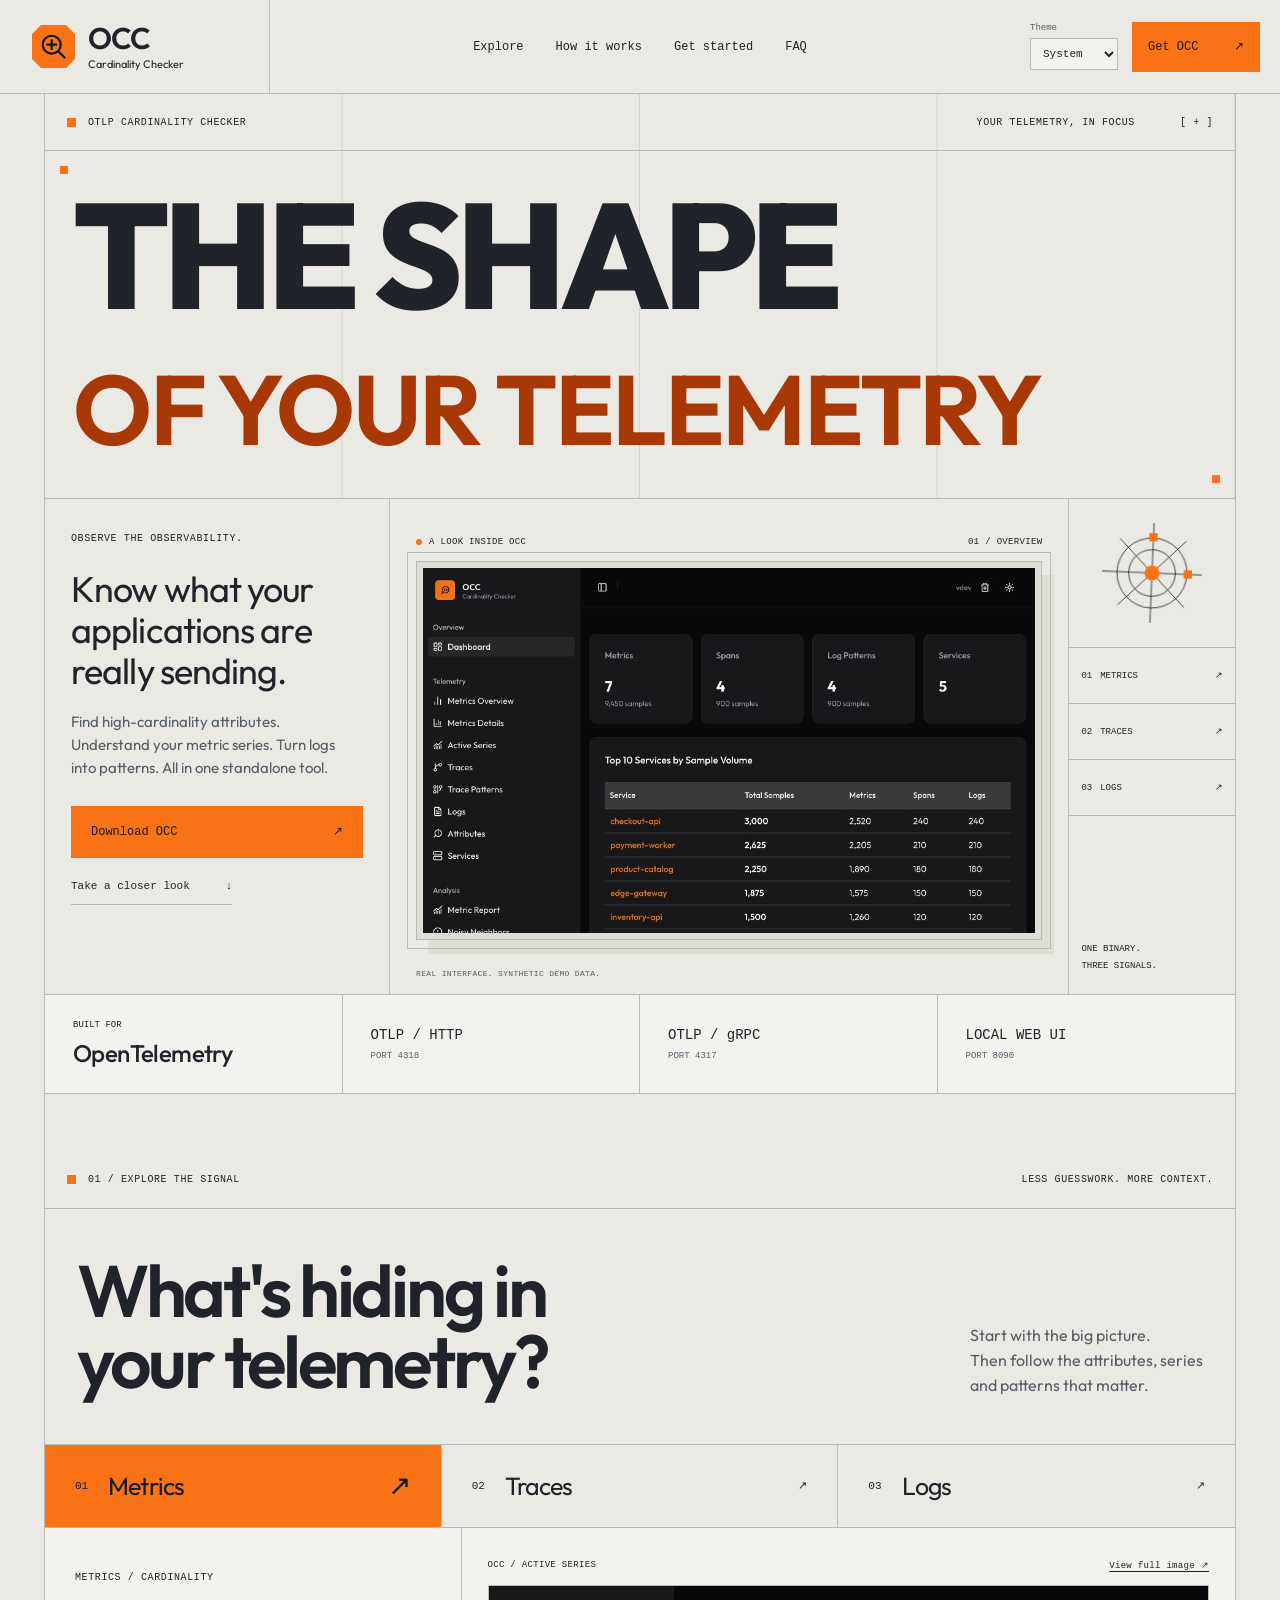
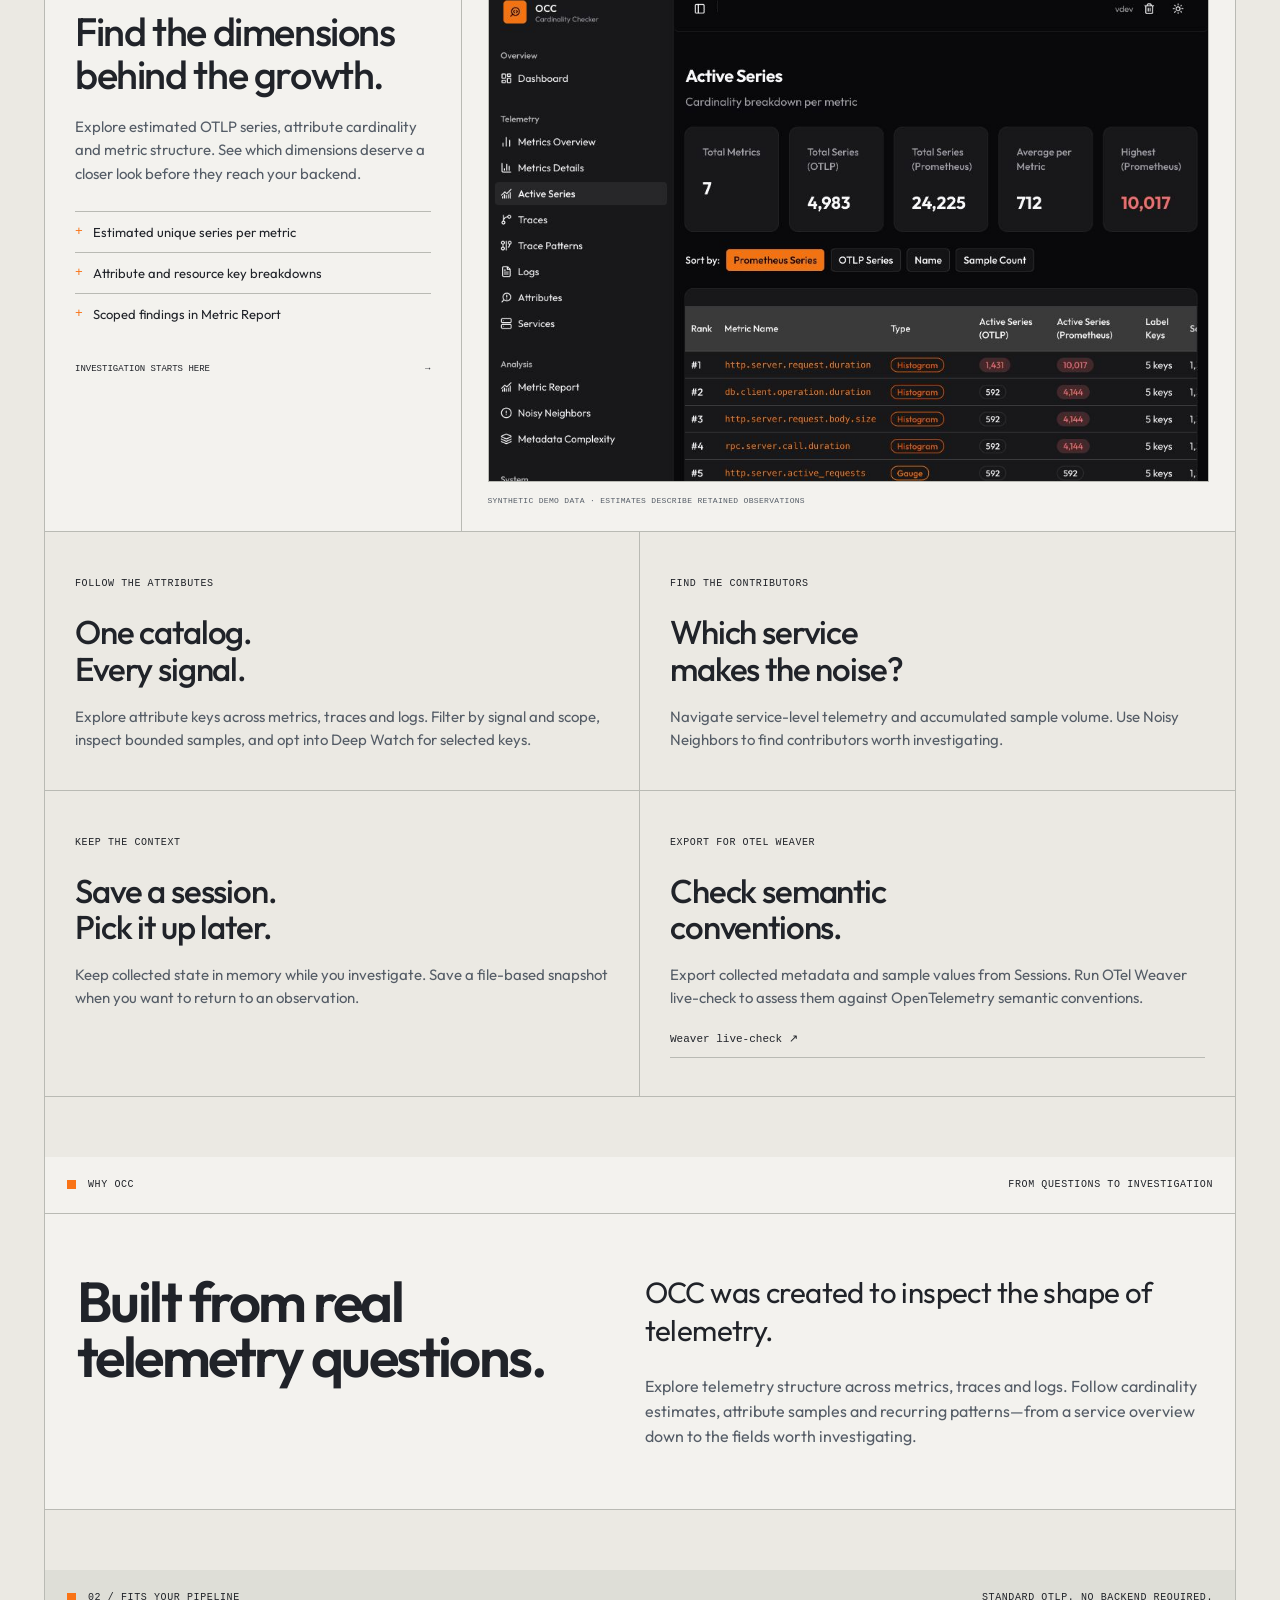
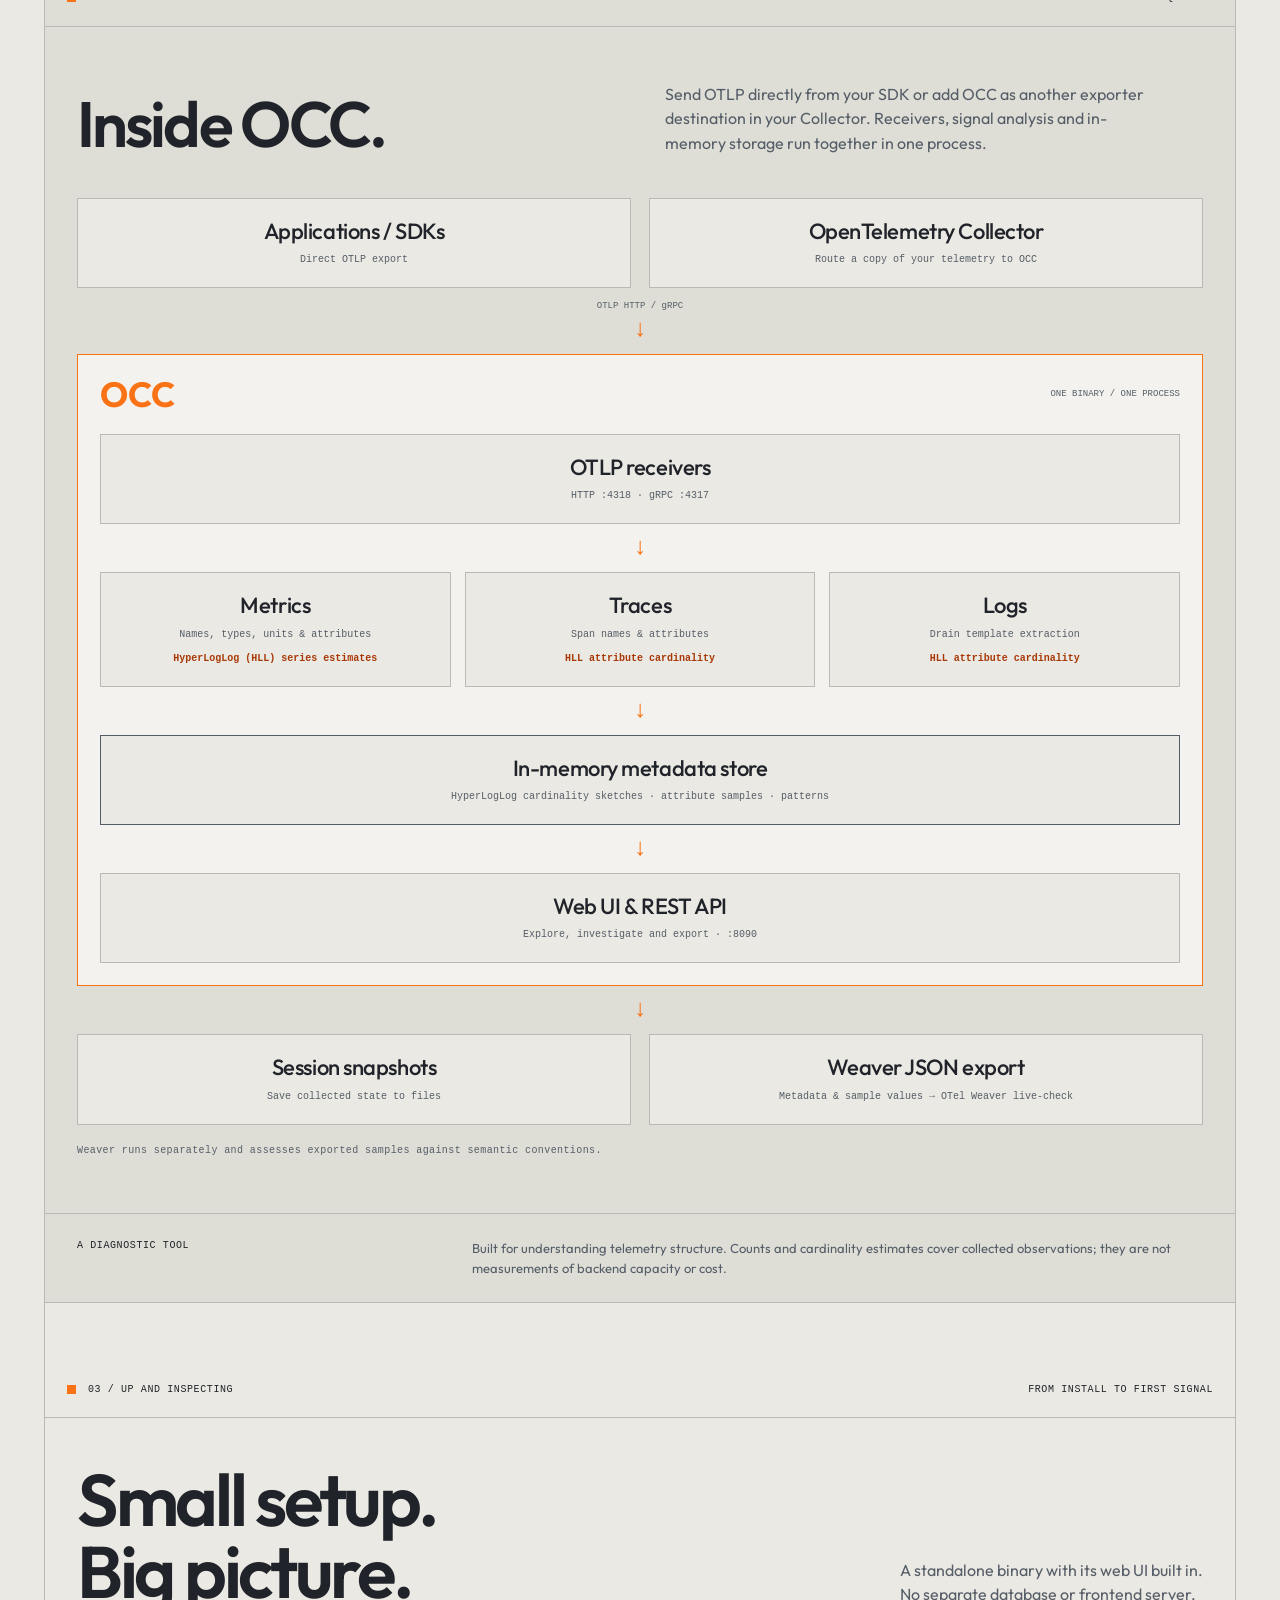
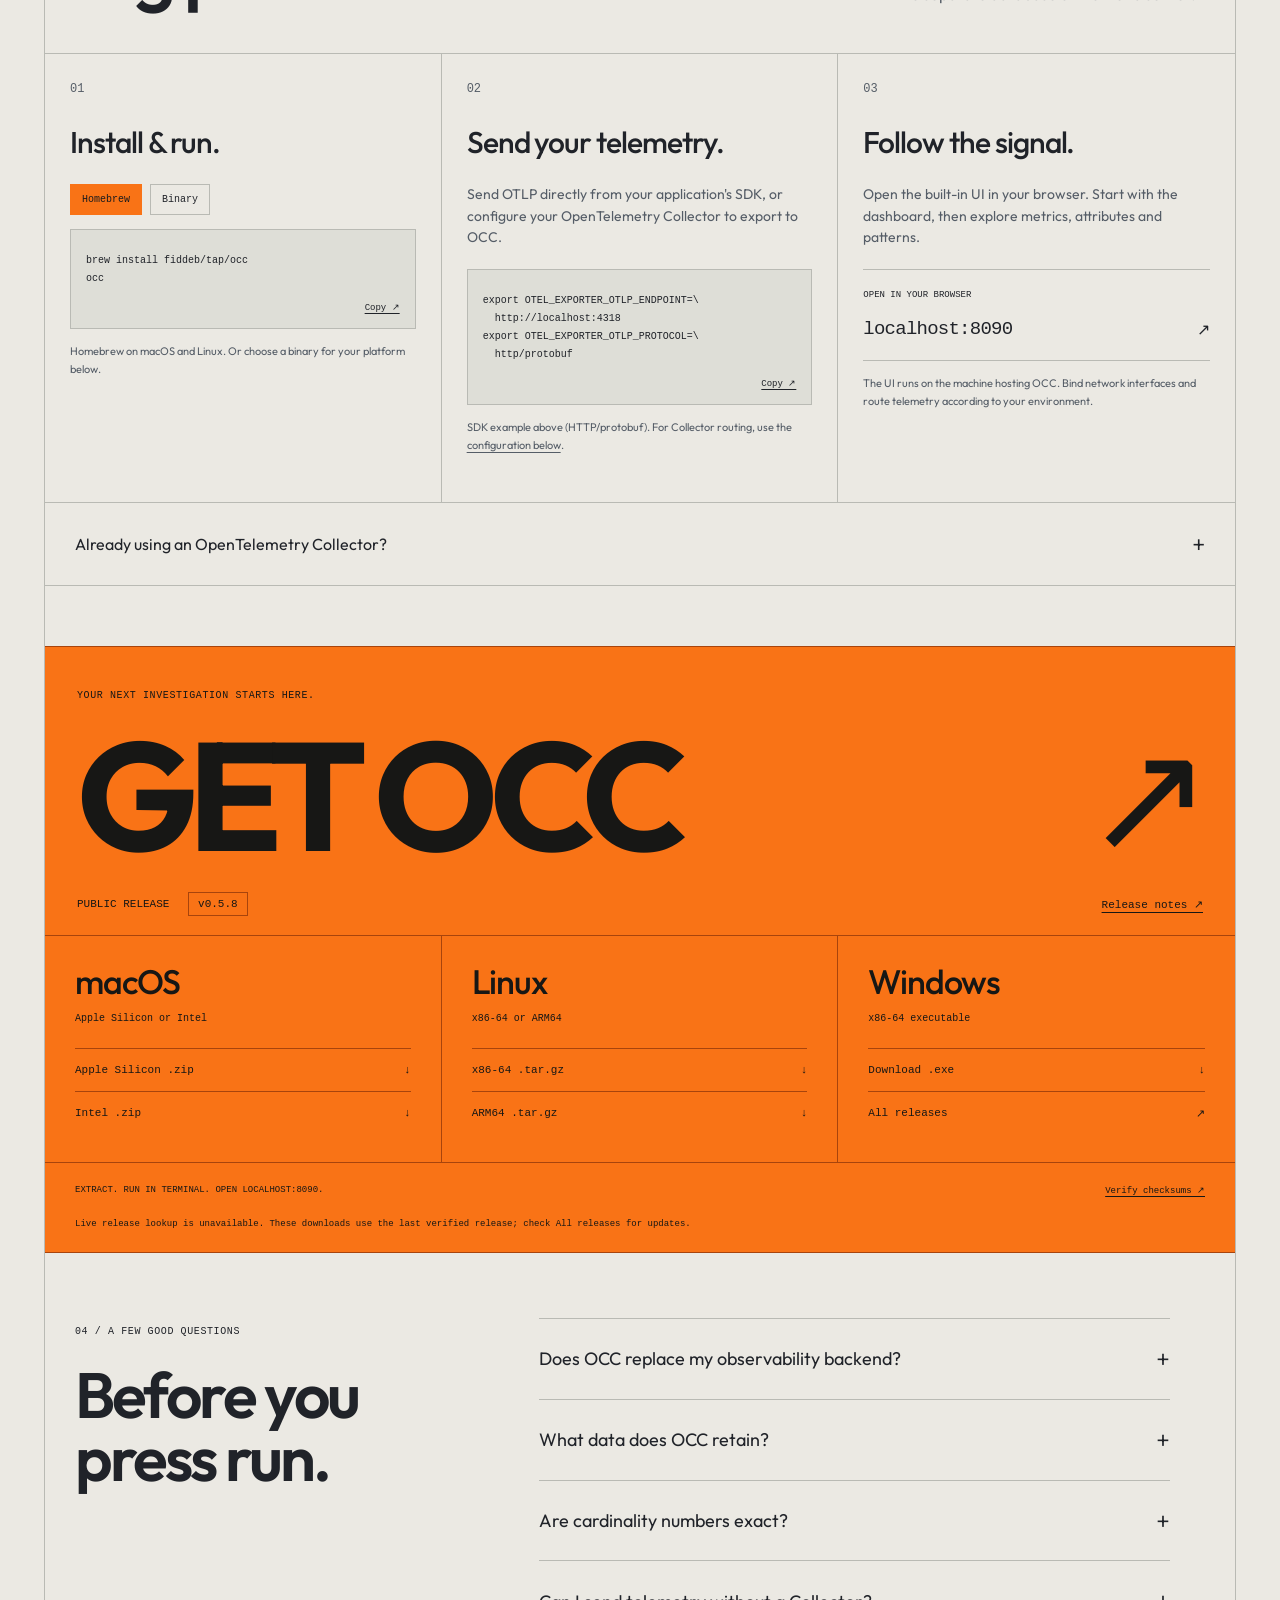
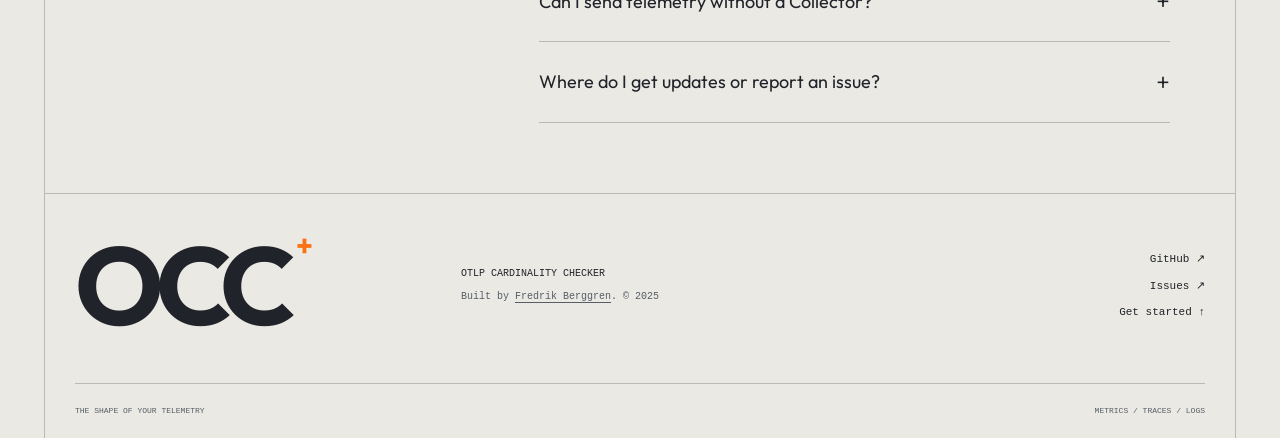
==== index.html @ 685c5043 "site: update public OCC website" ====
<!doctype html>
<html lang="en">
<head>
  <meta charset="utf-8">
  <meta name="viewport" content="width=device-width, initial-scale=1">
  <meta http-equiv="Content-Security-Policy" content="default-src 'none'; script-src 'self'; style-src 'self'; img-src 'self'; font-src 'self'; connect-src https://api.github.com; base-uri 'none'; object-src 'none'; form-action 'none'">
  <meta name="referrer" content="no-referrer">
  <meta name="theme-color" content="#ebe9e3">
  <meta name="description" content="Meet OCC: a standalone tool to explore OpenTelemetry metrics, traces and logs. Understand cardinality, inspect attributes and find the noise in your telemetry.">
  <meta property="og:title" content="OCC — The shape of your telemetry.">
  <meta property="og:description" content="Know what your telemetry is really sending. Explore metrics, traces and logs with OTLP Cardinality Checker.">
  <meta property="og:type" content="website">
  <title>OCC — The shape of your telemetry.</title>
  <link rel="icon" type="image/svg+xml" href="assets/favicon.svg">
  <link rel="preload" href="assets/fonts/outfit-latin.woff2" as="font" type="font/woff2" crossorigin>
  <script src="theme.js"></script>
  <link rel="stylesheet" href="styles.css">
  <script src="app.js" defer></script>
</head>
<body>
  <a class="skip-link" href="#main">Skip to content</a>
  <header class="site-header">
    <a class="brand" href="#" aria-label="OCC home">
      <svg class="brand-mark" viewBox="0 0 48 48" aria-hidden="true"><path d="M10 0h28l10 10v28L38 48H10L0 38V10Z" fill="currentColor"/><g fill="none" stroke="#171715" stroke-width="2.5"><circle cx="22" cy="22" r="10"/><path d="m29 29 8 8M22 16v12m-6-6h12"/></g></svg>
      <span>OCC<small>Cardinality Checker</small></span>
    </a>
    <nav aria-label="Main navigation">
      <a href="#explore">Explore</a><a href="#workflow">How it works</a><a href="#start">Get started</a><a href="#faq">FAQ</a>
    </nav>
    <div class="header-actions"><label class="theme-picker" for="theme-select">Theme<select id="theme-select" aria-label="Color theme"><option value="system">System</option><option value="light">Light</option><option value="dark">Dark</option></select></label><a class="header-download" href="#download">Get OCC <span aria-hidden="true">↗</span></a></div>
  </header>

  <main id="main" class="page-shell">
    <section class="hero" aria-labelledby="hero-title">
      <div class="section-rail"><span><i class="square"></i> OTLP CARDINALITY CHECKER</span><span class="rail-right">YOUR TELEMETRY, IN FOCUS <span aria-hidden="true">[ + ]</span></span></div>
      <div class="hero-title-wrap"><h1 id="hero-title">THE SHAPE<br><span>OF YOUR TELEMETRY</span></h1><span class="registration top-left" aria-hidden="true"></span><span class="registration bottom-right" aria-hidden="true"></span></div>
      <div class="hero-body">
        <div class="hero-intro"><p class="eyebrow">OBSERVE THE OBSERVABILITY.</p><p class="hero-description">Know what your<br class="desktop-break"> applications are<br class="desktop-break"> really sending.</p><p class="body-copy">Find high-cardinality attributes. Understand your metric series. Turn logs into patterns. All in one standalone tool.</p><a class="button button-orange" href="#download">Download OCC <span aria-hidden="true">↗</span></a><a class="text-link" href="#explore">Take a closer look <span aria-hidden="true">↓</span></a></div>
        <figure class="hero-product"><div class="image-label"><span><i class="live-dot"></i> A LOOK INSIDE OCC</span><span>01 / OVERVIEW</span></div><div class="screen-frame"><img src="assets/dashboard.jpg" alt="OCC dashboard showing metrics, spans, log patterns and five services with synthetic demo telemetry" width="997" height="1194" fetchpriority="high"></div><figcaption>REAL INTERFACE. SYNTHETIC DEMO DATA.</figcaption></figure>
        <aside class="hero-index" aria-label="Supported telemetry signals"><div class="scope-symbol" aria-hidden="true"><svg viewBox="0 0 120 120"><g fill="none" stroke="currentColor"><circle cx="60" cy="60" r="42"/><circle cx="60" cy="60" r="28"/><path d="M0 60h120M60 0v120M20 20l80 80M20 100l80-80"/></g><g fill="#f97316"><circle cx="60" cy="60" r="9"/><rect x="55" y="12" width="10" height="10"/><rect x="98" y="55" width="10" height="10"/></g></svg></div><a href="#explore">01 <span>METRICS</span> ↗</a><a href="#explore" data-jump-signal="traces">02 <span>TRACES</span> ↗</a><a href="#explore" data-jump-signal="logs">03 <span>LOGS</span> ↗</a><div class="index-foot">ONE BINARY.<br>THREE SIGNALS.</div></aside>
      </div>
      <div class="protocol-strip"><span>BUILT FOR<br><strong>OpenTelemetry</strong></span><span><b>OTLP / HTTP</b><small>PORT 4318</small></span><span><b>OTLP / gRPC</b><small>PORT 4317</small></span><span><b>LOCAL WEB UI</b><small>PORT 8090</small></span></div>
    </section>

    <section id="explore" class="explore-section" aria-labelledby="explore-title">
      <div class="section-rail"><span><i class="square"></i> 01 / EXPLORE THE SIGNAL</span><span class="rail-right">LESS GUESSWORK. MORE CONTEXT.</span></div>
      <div class="section-heading"><h2 id="explore-title">What's hiding in<br>your telemetry?</h2><p>Start with the big picture.<br>Then follow the attributes, series<br>and patterns that matter.</p></div>
      <div class="signal-tabs" role="tablist" aria-label="Explore telemetry signals"><button id="tab-metrics" role="tab" aria-selected="true" aria-controls="signal-panel" data-signal="metrics">01 <span>Metrics</span><span aria-hidden="true">↗</span></button><button id="tab-traces" role="tab" aria-selected="false" aria-controls="signal-panel" tabindex="-1" data-signal="traces">02 <span>Traces</span><span aria-hidden="true">↗</span></button><button id="tab-logs" role="tab" aria-selected="false" aria-controls="signal-panel" tabindex="-1" data-signal="logs">03 <span>Logs</span><span aria-hidden="true">↗</span></button></div>
      <div id="signal-panel" class="signal-panel" role="tabpanel" aria-labelledby="tab-metrics" tabindex="0"><div class="signal-copy"><span class="eyebrow" id="signal-kicker">METRICS / CARDINALITY</span><h3 id="signal-title">Find the dimensions<br>behind the growth.</h3><p id="signal-description">Explore estimated OTLP series, attribute cardinality and metric structure. See which dimensions deserve a closer look before they reach your backend.</p><ul id="signal-features"><li>Estimated unique series per metric</li><li>Attribute and resource key breakdowns</li><li>Scoped findings in Metric Report</li></ul><span class="annotation">INVESTIGATION STARTS HERE <span aria-hidden="true">→</span></span></div><figure class="signal-image"><div class="image-label"><span id="signal-screen-label">OCC / ACTIVE SERIES</span><a id="full-image" href="assets/active-series.jpg" target="_blank" rel="noopener">View full image ↗</a></div><img id="signal-screenshot" src="assets/active-series.jpg" width="997" height="1194" loading="lazy" alt="OCC Active Series view showing estimates for seven demo metrics"><figcaption>SYNTHETIC DEMO DATA · ESTIMATES DESCRIBE RETAINED OBSERVATIONS</figcaption></figure></div>
      <noscript><p class="noscript-note">OCC also explores span operations and groups log messages into templates. <a href="assets/traces.jpg">See traces</a> · <a href="assets/logs.jpg">See logs</a>.</p></noscript>
      <div class="capability-row"><article><span class="eyebrow">FOLLOW THE ATTRIBUTES</span><h3>One catalog.<br>Every signal.</h3><p>Explore attribute keys across metrics, traces and logs. Filter by signal and scope, inspect bounded samples, and opt into Deep Watch for selected keys.</p></article><article><span class="eyebrow">FIND THE CONTRIBUTORS</span><h3>Which service<br>makes the noise?</h3><p>Navigate service-level telemetry and accumulated sample volume. Use Noisy Neighbors to find contributors worth investigating.</p></article><article><span class="eyebrow">KEEP THE CONTEXT</span><h3>Save a session.<br>Pick it up later.</h3><p>Keep collected state in memory while you investigate. Save a file-based snapshot when you want to return to an observation.</p></article><article><span class="eyebrow">EXPORT FOR OTEL WEAVER</span><h3>Check semantic<br>conventions.</h3><p>Export collected metadata and sample values from Sessions. Run OTel Weaver live-check to assess them against OpenTelemetry semantic conventions.</p><a class="text-link" href="https://github.com/open-telemetry/weaver/blob/main/crates/weaver_live_check/README.md" target="_blank" rel="noopener">Weaver live-check ↗</a></article></div>
    </section>

    <section id="why-occ" class="story-section" aria-labelledby="story-title">
      <div class="section-rail"><span><i class="square"></i> WHY OCC</span><span class="rail-right">FROM QUESTIONS TO INVESTIGATION</span></div>
      <div class="story-content">
        <h2 id="story-title">Built from real telemetry questions.</h2>
        <div><p class="story-lead">OCC was created to inspect the shape of telemetry.</p><p class="story-description">Explore telemetry structure across metrics, traces and logs. Follow cardinality estimates, attribute samples and recurring patterns—from a service overview down to the fields worth investigating.</p></div>
      </div>
    </section>

    <section id="workflow" class="workflow-section" aria-labelledby="workflow-title">
      <div class="section-rail"><span><i class="square"></i> 02 / FITS YOUR PIPELINE</span><span class="rail-right">STANDARD OTLP. NO BACKEND REQUIRED.</span></div>
      <div class="workflow-content">
        <div class="workflow-intro"><h2 id="workflow-title">Inside OCC.</h2><p>Send OTLP directly from your SDK or add OCC as another exporter destination in your Collector. Receivers, signal analysis and in-memory storage run together in one process.</p></div>
        <figure class="architecture" aria-label="OCC architecture and telemetry data flow">
          <div class="architecture-sources"><div class="architecture-node"><strong>Applications / SDKs</strong><span>Direct OTLP export</span></div><div class="architecture-node"><strong>OpenTelemetry Collector</strong><span>Route a copy of your telemetry to OCC</span></div></div>
          <div class="architecture-arrow"><span>OTLP HTTP / gRPC</span><b aria-hidden="true">↓</b></div>
          <div class="occ-boundary">
            <div class="occ-boundary-label"><strong>OCC</strong><span>ONE BINARY / ONE PROCESS</span></div>
            <div class="architecture-node"><strong>OTLP receivers</strong><span>HTTP :4318 · gRPC :4317</span></div>
            <div class="architecture-arrow" aria-hidden="true">↓</div>
            <div class="architecture-analyzers"><div class="architecture-node"><strong>Metrics</strong><span>Names, types, units &amp; attributes</span><span class="architecture-method">HyperLogLog (HLL) series estimates</span></div><div class="architecture-node"><strong>Traces</strong><span>Span names &amp; attributes</span><span class="architecture-method">HLL attribute cardinality</span></div><div class="architecture-node"><strong>Logs</strong><span>Drain template extraction</span><span class="architecture-method">HLL attribute cardinality</span></div></div>
            <div class="architecture-arrow" aria-hidden="true">↓</div>
            <div class="architecture-node architecture-store"><strong>In-memory metadata store</strong><span>HyperLogLog cardinality sketches · attribute samples · patterns</span></div>
            <div class="architecture-arrow" aria-hidden="true">↓</div>
            <div class="architecture-node"><strong>Web UI &amp; REST API</strong><span>Explore, investigate and export · :8090</span></div>
          </div>
          <div class="architecture-arrow" aria-hidden="true">↓</div>
          <div class="architecture-exports"><div class="architecture-node"><strong>Session snapshots</strong><span>Save collected state to files</span></div><div class="architecture-node"><strong>Weaver JSON export</strong><span>Metadata &amp; sample values → OTel Weaver live-check</span></div></div>
          <figcaption>Weaver runs separately and assesses exported samples against semantic conventions.</figcaption>
        </figure>
      </div>
      <div class="workflow-note"><span class="eyebrow">A DIAGNOSTIC TOOL</span><p>Built for understanding telemetry structure. Counts and cardinality estimates cover collected observations; they are not measurements of backend capacity or cost.</p></div>
    </section>

    <section id="start" class="start-section" aria-labelledby="start-title"><div class="section-rail"><span><i class="square"></i> 03 / UP AND INSPECTING</span><span class="rail-right">FROM INSTALL TO FIRST SIGNAL</span></div><div class="section-heading"><h2 id="start-title">Small setup.<br>Big picture.</h2><p>A standalone binary with its web UI built in.<br>No separate database or frontend server.</p></div><div class="setup-grid"><article class="setup-step"><span class="step-number">01</span><h3>Install &amp; run.</h3><div class="install-tabs" role="tablist" aria-label="Installation method"><button role="tab" id="install-tab-brew" aria-selected="true" aria-controls="install-panel" data-install="brew">Homebrew</button><button role="tab" id="install-tab-binary" aria-selected="false" aria-controls="install-panel" tabindex="-1" data-install="binary">Binary</button></div><div id="install-panel" role="tabpanel" aria-labelledby="install-tab-brew"><div class="code-block"><pre><code id="install-code">brew install fiddeb/tap/occ
occ</code></pre><button class="copy-button" data-copy="install-code" aria-label="Copy installation commands">Copy ↗</button></div><p id="install-note" class="small-note">Homebrew on macOS and Linux. Or choose a binary for your platform below.</p></div></article><article class="setup-step"><span class="step-number">02</span><h3>Send your telemetry.</h3><p>Send OTLP directly from your application's SDK, or configure your OpenTelemetry Collector to export to OCC.</p><div class="code-block"><pre><code id="exporter-code">export OTEL_EXPORTER_OTLP_ENDPOINT=\
  http://localhost:4318
export OTEL_EXPORTER_OTLP_PROTOCOL=\
  http/protobuf</code></pre><button class="copy-button" data-copy="exporter-code" aria-label="Copy exporter configuration">Copy ↗</button></div><p class="small-note">SDK example above (HTTP/protobuf). For Collector routing, use the <a href="#collector-config">configuration below</a>.</p></article><article class="setup-step"><span class="step-number">03</span><h3>Follow the signal.</h3><p>Open the built-in UI in your browser. Start with the dashboard, then explore metrics, attributes and patterns.</p><div class="local-address"><span>OPEN IN YOUR BROWSER</span><code>localhost:8090</code><span aria-hidden="true">↗</span></div><p class="small-note">The UI runs on the machine hosting OCC. Bind network interfaces and route telemetry according to your environment.</p></article></div><details id="collector-config" class="collector-config"><summary>Already using an OpenTelemetry Collector? <span aria-hidden="true">+</span></summary><div><p>Add OCC to your existing exporters and the signal pipelines you want to inspect. Keep your existing receivers, processors and backend exporters.</p><div class="code-block"><pre><code id="collector-code">exporters:
  otlphttp/occ:
    endpoint: http://localhost:4318

service:
  pipelines:
    metrics:
      receivers: [otlp]
      exporters: [otlphttp/occ]
    traces:
      receivers: [otlp]
      exporters: [otlphttp/occ]
    logs:
      receivers: [otlp]
      exporters: [otlphttp/occ]</code></pre><button class="copy-button" data-copy="collector-code" aria-label="Copy Collector example">Copy ↗</button></div><p class="small-note">Example fragment, not a complete Collector configuration. In containers, use the OCC service address instead of localhost.</p></div></details></section>

    <section id="download" class="download-section" aria-labelledby="download-title"><div class="download-heading"><span class="eyebrow">YOUR NEXT INVESTIGATION STARTS HERE.</span><h2 id="download-title">GET OCC<span aria-hidden="true">↗</span></h2><div class="release-line"><span>PUBLIC RELEASE <b data-release-version>v0.5.8</b></span><a data-release-link href="https://github.com/fiddeb/occ/releases/latest" target="_blank" rel="noopener">Release notes ↗</a></div></div><div class="download-platforms"><article><h3>macOS</h3><p>Apple Silicon or Intel</p><a data-asset="otlp_cardinality_checker-darwin-arm64.zip" href="https://github.com/fiddeb/occ/releases/download/v0.5.8/otlp_cardinality_checker-darwin-arm64.zip">Apple Silicon .zip <span aria-hidden="true">↓</span></a><a data-asset="otlp_cardinality_checker-darwin-amd64.zip" href="https://github.com/fiddeb/occ/releases/download/v0.5.8/otlp_cardinality_checker-darwin-amd64.zip">Intel .zip <span aria-hidden="true">↓</span></a></article><article><h3>Linux</h3><p>x86-64 or ARM64</p><a data-asset="otlp_cardinality_checker-linux-amd64.tar.gz" href="https://github.com/fiddeb/occ/releases/download/v0.5.8/otlp_cardinality_checker-linux-amd64.tar.gz">x86-64 .tar.gz <span aria-hidden="true">↓</span></a><a data-asset="otlp_cardinality_checker-linux-arm64.tar.gz" href="https://github.com/fiddeb/occ/releases/download/v0.5.8/otlp_cardinality_checker-linux-arm64.tar.gz">ARM64 .tar.gz <span aria-hidden="true">↓</span></a></article><article><h3>Windows</h3><p>x86-64 executable</p><a data-asset="otlp_cardinality_checker-windows-amd64.exe" href="https://github.com/fiddeb/occ/releases/download/v0.5.8/otlp_cardinality_checker-windows-amd64.exe">Download .exe <span aria-hidden="true">↓</span></a><a href="https://github.com/fiddeb/occ/releases" target="_blank" rel="noopener">All releases <span aria-hidden="true">↗</span></a></article></div><div class="download-footnote"><span>EXTRACT. RUN IN TERMINAL. OPEN LOCALHOST:8090.</span><a data-checksums href="https://github.com/fiddeb/occ/releases/download/v0.5.8/SHA256SUMS">Verify checksums ↗</a></div><p id="release-status" class="release-status" role="status">Download links point to the latest public release verified when this site was prepared.</p></section>

    <section id="faq" class="faq-section" aria-labelledby="faq-title"><div class="faq-heading"><span class="eyebrow">04 / A FEW GOOD QUESTIONS</span><h2 id="faq-title">Before you<br>press run.</h2></div><div class="faq-list"><details><summary>Does OCC replace my observability backend?<span aria-hidden="true">+</span></summary><p>OCC is a diagnostic tool for exploring telemetry structure. Keep your existing backend for long-term storage, querying and alerting. Send a copy of your telemetry to OCC when you want to investigate.</p></details><details><summary>What data does OCC retain?<span aria-hidden="true">+</span></summary><p>Collected state stays in memory until you save a session snapshot to a file. OCC retains bounded attribute value samples and example log bodies. Deep Watch records distinct values for selected keys. Only send data that your retention controls allow.</p></details><details><summary>Are cardinality numbers exact?<span aria-hidden="true">+</span></summary><p>Cardinality estimates use HyperLogLog. They describe retained observations. Metric Report findings are investigation prompts, not proof of faulty instrumentation, guaranteed savings or backend limits. Prometheus classic histogram projections are conditional what-if estimates.</p></details><details><summary>Can I send telemetry without a Collector?<span aria-hidden="true">+</span></summary><p>Yes. Point a compatible OpenTelemetry SDK directly at OCC's OTLP HTTP endpoint on port 4318 or gRPC endpoint on port 4317. A Collector is optional and useful for routing or sending a copy alongside your existing backend export.</p></details><details><summary>Where do I get updates or report an issue?<span aria-hidden="true">+</span></summary><p>Get binaries and release notes from the <a href="https://github.com/fiddeb/occ/releases" target="_blank" rel="noopener">public OCC releases</a>. Report problems in the <a href="https://github.com/fiddeb/occ/issues" target="_blank" rel="noopener">public issue tracker</a>. Versioned builds can check public releases; OCC does not install updates automatically.</p></details></div></section>
    <footer class="site-footer"><a class="footer-wordmark" href="#" aria-label="Back to top">OCC<span aria-hidden="true">+</span></a><div><p>OTLP CARDINALITY CHECKER</p><span>Built by <a href="https://www.linkedin.com/in/fredrik-berggren-a57a8a9a" target="_blank" rel="noopener" class="author-link">Fredrik Berggren</a>. © 2025</span></div><div class="footer-links"><a href="https://github.com/fiddeb/occ" target="_blank" rel="noopener">GitHub ↗</a><a href="https://github.com/fiddeb/occ/issues" target="_blank" rel="noopener">Issues ↗</a><a href="#start">Get started ↑</a></div><div class="footer-bottom"><span>THE SHAPE OF YOUR TELEMETRY</span><span>METRICS / TRACES / LOGS</span></div></footer>
  </main>
  <div id="copy-status" class="copy-status" role="status" aria-live="polite"></div>
</body>
</html>
---- styles.css ----
@font-face{font-family:Outfit;src:url('assets/fonts/outfit-latin.woff2') format('woff2');font-weight:100 900;font-display:swap}
:root{--paper:#ebe9e3;--ink:#202329;--line:#b9bab4;--orange:#f97316;--accent-text:#a83806;--muted:#555d67;--surface:#f3f2ee;--raised:#deded7;--deep:#deded7;--on-accent:#191b1e;--grid:#d4d4cc;--mono:'SFMono-Regular',Consolas,'Liberation Mono',monospace;color-scheme:light}
:root[data-theme="dark"]{--paper:#24282e;--ink:#f1efe9;--line:#4a525e;--orange:#f97316;--accent-text:#f97316;--muted:#bdc4ce;--surface:#2d323a;--raised:#393f49;--deep:#1b1e23;--on-accent:#191b1e;--grid:#343b44;color-scheme:dark}
@media(prefers-color-scheme:dark){:root:not([data-theme="light"]){--paper:#24282e;--ink:#f1efe9;--line:#4a525e;--orange:#f97316;--accent-text:#f97316;--muted:#bdc4ce;--surface:#2d323a;--raised:#393f49;--deep:#1b1e23;--on-accent:#191b1e;--grid:#343b44;color-scheme:dark}}
*{box-sizing:border-box}
html{scroll-behavior:smooth;scroll-padding-top:24px}
body{margin:0;background:var(--paper);color:var(--ink);font-family:Outfit,Arial,sans-serif;-webkit-font-smoothing:antialiased}
a{color:inherit;text-decoration:none}
button{font:inherit;color:inherit;cursor:pointer}
button,a,summary{-webkit-tap-highlight-color:transparent}
a:focus-visible,button:focus-visible,summary:focus-visible,[tabindex]:focus-visible{outline:3px solid var(--accent-text);outline-offset:5px}
img{max-width:100%;display:block}
h1,h2,h3,p,figure{margin:0}
h2{font-size:clamp(40px,5.7vw,80px);line-height:.98;letter-spacing:-.045em;font-weight:600}
h3{font-size:30px;line-height:1.1;letter-spacing:-.035em;font-weight:500}
p{line-height:1.55}
.skip-link{position:fixed;z-index:30;top:-70px;left:12px;background:var(--orange);color:var(--on-accent);padding:16px}
.skip-link:focus{top:10px}
.site-header{display:grid;grid-template-columns:270px 1fr 180px;min-height:94px;border-bottom:1px solid var(--line)}
.brand{display:flex;align-items:center;gap:13px;padding:20px 32px;border-right:1px solid var(--line);font-size:30px;font-weight:600;letter-spacing:-.035em;line-height:1}
.brand small{display:block;font-size:11px;letter-spacing:0;font-weight:400;margin-top:6px}
.brand-mark{color:var(--orange);width:43px;height:43px;flex:none}
.site-header nav{display:flex;align-items:center;justify-content:center;gap:32px;padding:15px;font-family:var(--mono);font-size:12px}
.site-header nav a{padding:12px 0;position:relative}
.site-header nav a::after{content:'';position:absolute;bottom:5px;left:0;width:0;height:2px;background:var(--orange);transition:width .2s}
.site-header nav a:hover::after{width:100%}
.header-download{margin:20px 24px 20px 0;display:flex;align-items:center;justify-content:space-between;padding:0 20px;background:var(--orange);font-family:var(--mono);font-size:12px;color:var(--on-accent);border:1px solid var(--orange)}
.header-download:focus-visible{clip-path:none}
.page-shell{max-width:1600px;margin:auto;width:calc(100% - 88px);border-left:1px solid var(--line);border-right:1px solid var(--line)}
.section-rail{display:flex;justify-content:space-between;align-items:center;gap:20px;min-height:57px;padding:16px 22px;border-bottom:1px solid var(--line);font-family:var(--mono);font-size:10px;letter-spacing:.06em}
.section-rail>span:first-child{display:flex;align-items:center;gap:12px}
.square{height:9px;width:9px;background:var(--orange);display:inline-block;flex:none}
.rail-right{display:flex;gap:45px}
.hero{background-image:linear-gradient(to right,transparent calc(100% - 1px),var(--grid) 0);background-size:25% 100%}
.hero-title-wrap{position:relative;padding:36px 28px 40px;border-bottom:1px solid var(--line);overflow:hidden}
h1{font-size:clamp(64px,11.65vw,186px);font-weight:800;letter-spacing:-.045em;line-height:.91}
h1 span{-webkit-text-stroke:0;color:var(--accent-text);font-weight:650;letter-spacing:-.025em}
.registration{width:8px;height:8px;background:var(--orange);position:absolute}
.top-left{top:15px;left:15px}.bottom-right{bottom:15px;right:15px}
.hero-body{display:grid;grid-template-columns:29% 57% 14%;border-bottom:1px solid var(--line)}
.hero-intro{padding:32px 26px 26px;background:var(--paper);border-right:1px solid var(--line);display:flex;flex-direction:column;align-items:flex-start}
.eyebrow{font-family:var(--mono);font-size:10px;letter-spacing:.06em;line-height:1.6}
.hero-description{font-size:clamp(24px,2.8vw,38px);line-height:1.14;letter-spacing:-.025em;margin:22px 0 18px}
.body-copy{font-size:15px;color:var(--muted);max-width:265px}
.button{display:inline-flex;align-items:center;justify-content:space-between;gap:34px;min-height:52px;padding:16px 20px;font-family:var(--mono);font-size:12px;transition:background .2s,transform .2s}
.button-orange{background:var(--orange);color:var(--on-accent)}
.button:hover,.header-download:hover{background:#fb923c}
.hero-intro .button{margin-top:26px;width:100%}
.text-link{font-family:var(--mono);font-size:11px;border-bottom:1px solid var(--line);padding:12px 0;margin-top:10px;display:flex;gap:36px}
.hero-product{min-width:0;padding:24px 26px 14px;display:flex;flex-direction:column;justify-content:center;background:var(--paper);position:relative}
.image-label{display:flex;align-items:center;justify-content:space-between;gap:12px;font-family:var(--mono);font-size:9px;letter-spacing:.035em;padding:14px 0}
.image-label>span:first-child{display:flex;align-items:center;gap:7px}
.live-dot{width:6px;height:6px;border-radius:50%;background:var(--orange);display:inline-block}
.screen-frame{padding:6px;background:var(--deep);border:1px solid var(--line);box-shadow:12px 14px 0 var(--deep);position:relative}
.screen-frame::before{content:'';position:absolute;inset:-10px;border:1px solid var(--line);pointer-events:none}
.hero-product img{width:100%;height:auto;aspect-ratio:1.68;object-fit:cover;object-position:top}
figcaption{font-family:var(--mono);font-size:8px;letter-spacing:.04em;color:var(--muted);line-height:1.5}
.hero-product figcaption{margin-top:28px}
.hero-index{border-left:1px solid var(--line);background:var(--paper);display:flex;flex-direction:column}
.scope-symbol{padding:24px 16px;border-bottom:1px solid var(--line);display:grid;place-items:center}
.scope-symbol svg{width:100%;max-width:100px;animation:scope-turn 35s linear infinite}
.hero-index>a{font-family:var(--mono);font-size:9px;display:flex;align-items:center;gap:8px;padding:22px 12px;border-bottom:1px solid var(--line)}
.hero-index>a span{flex:1}.hero-index>a:hover{background:var(--raised);color:var(--orange)}
.index-foot{font-family:var(--mono);font-size:9px;line-height:1.8;padding:20px 12px;margin-top:auto}
.protocol-strip{display:grid;grid-template-columns:repeat(4,1fr);background:var(--surface);border-bottom:1px solid var(--line)}
.protocol-strip>span{padding:25px 28px;border-right:1px solid var(--line);display:flex;flex-direction:column;justify-content:center;font-family:var(--mono);font-size:9px;gap:8px}
.protocol-strip>span:last-child{border:0}.protocol-strip strong{font-family:Outfit,sans-serif;font-size:24px;font-weight:500;letter-spacing:-.025em}
.protocol-strip b{font-size:14px;font-weight:400}.protocol-strip small{font-size:9px;color:var(--muted)}
.explore-section,.start-section{padding-top:58px}
.section-heading{display:flex;justify-content:space-between;align-items:flex-end;gap:40px;padding:46px 32px}
.section-heading>p{max-width:310px;font-size:16px;color:var(--muted)}
.signal-tabs{display:grid;grid-template-columns:repeat(3,1fr);border-top:1px solid var(--line);border-bottom:1px solid var(--line)}
.signal-tabs button{border:0;border-right:1px solid var(--line);padding:24px 30px;text-align:left;background:transparent;display:flex;align-items:center;gap:20px;font-family:var(--mono);font-size:11px}
.signal-tabs button:last-child{border-right:0}.signal-tabs button>span:first-child{font-family:Outfit,sans-serif;font-size:25px;flex:1;letter-spacing:-.035em}
.signal-tabs button[aria-selected=true]{background:var(--orange);color:var(--on-accent)}
.signal-tabs button[aria-selected=true]>span:last-child{color:var(--on-accent);font-size:28px}
.signal-tabs button:hover:not([aria-selected=true]){background:var(--raised)}
.signal-panel{display:grid;grid-template-columns:35% 65%;background:var(--surface);border-bottom:1px solid var(--line)}
.signal-copy{padding:36px 30px;border-right:1px solid var(--line)}
.signal-copy h3{margin:24px 0 18px;font-size:clamp(28px,3.1vw,43px)}
.signal-copy>p{color:var(--muted);font-size:15px}
.signal-copy ul{list-style:none;padding:0;font-size:13px;margin:26px 0 30px}
.signal-copy li{border-top:1px solid var(--line);padding:12px 0 12px 18px;position:relative}
.signal-copy li::before{content:'+';position:absolute;left:0;color:var(--orange);font-family:var(--mono)}
.annotation{font-family:var(--mono);font-size:9px;display:flex;justify-content:space-between;gap:12px}
.signal-image{padding:18px 26px 24px;min-width:0;align-self:center}
.signal-image img{width:100%;height:auto;aspect-ratio:1.45;object-fit:cover;object-position:top;background:var(--deep);border:1px solid var(--line)}
.signal-image figcaption{margin-top:13px}.image-label a{text-decoration:underline;text-underline-offset:3px}
.capability-row{display:grid;grid-template-columns:repeat(3,1fr);border-bottom:1px solid var(--line)}
.capability-row article{padding:38px 30px;border-right:1px solid var(--line)}
.capability-row article:last-child{border:0}.capability-row h3{margin:22px 0 18px;font-size:33px}
.capability-row p{font-size:15px;color:var(--muted)}
.workflow-section{margin-top:60px;background:var(--deep);color:var(--ink)}
.workflow-section .section-rail{border-color:var(--line)}.workflow-content{display:grid;grid-template-columns:1fr 1fr;padding:55px 32px;gap:65px}
.workflow-content h2{font-size:clamp(40px,5vw,65px)}
.workflow-content p{max-width:360px;margin-top:25px;font-size:16px;color:var(--muted)}
.workflow-note{display:grid;grid-template-columns:1fr 2fr;gap:30px;padding:24px 32px;border-top:1px solid var(--line);border-bottom:1px solid var(--line)}
.workflow-note p{font-size:13px;color:var(--muted)}
.setup-grid{display:grid;grid-template-columns:repeat(3,1fr);border-top:1px solid var(--line);border-bottom:1px solid var(--line)}
.setup-step{padding:28px 25px;border-right:1px solid var(--line);min-width:0}.setup-step:last-child{border:0}
.step-number{font-family:var(--mono);font-size:12px;display:block;margin-bottom:30px;color:var(--muted)}
.setup-step h3{font-size:30px;margin-bottom:25px}.setup-step>p{font-size:14px;color:var(--muted);margin-bottom:20px}
.install-tabs{display:flex;gap:8px;margin-bottom:14px}.install-tabs button{font-family:var(--mono);font-size:10px;padding:9px 11px;background:transparent;border:1px solid var(--line)}
.install-tabs button[aria-selected=true]{background:var(--orange);color:var(--on-accent);border-color:var(--orange)}
.code-block{position:relative;background:var(--deep);border:1px solid var(--line);padding:22px 15px 40px}
pre{font-family:var(--mono);font-size:10px;line-height:1.8;white-space:pre-wrap;overflow-wrap:anywhere;margin:0}code{font-family:var(--mono)}
.copy-button{position:absolute;right:10px;bottom:10px;border:0;background:transparent;font-family:var(--mono);font-size:9px;text-decoration:underline;text-underline-offset:3px;padding:5px}
.small-note{font-size:11px!important;color:var(--muted);margin-top:14px;line-height:1.6}
.local-address{padding:20px 0;border-top:1px solid var(--line);border-bottom:1px solid var(--line);display:flex;flex-wrap:wrap;justify-content:space-between;gap:18px;align-items:center}
.local-address>span:first-child{font-family:var(--mono);font-size:9px;flex-basis:100%}.local-address code{font-size:19px;letter-spacing:-.04em}
.collector-config{border-bottom:1px solid var(--line)}
summary{list-style:none;cursor:pointer;display:flex;justify-content:space-between;align-items:center;gap:20px}summary::-webkit-details-marker{display:none}
.collector-config summary{padding:25px 30px;font-size:16px}.collector-config summary>span{font-size:25px;font-weight:300}
.collector-config>div{padding:0 30px 25px;max-width:780px}.collector-config p{font-size:14px;margin-bottom:18px}.collector-config .code-block{max-width:550px}
details[open]>summary>span{transform:rotate(45deg)}
.download-section{--ink:#171715;--line:#a8440c;--muted:#171715;--accent-text:#171715;--on-accent:#171715;background:var(--orange);color:var(--ink);color-scheme:light;margin-top:60px;border-top:1px solid var(--line);border-bottom:1px solid var(--line)}
.download-heading{padding:35px 32px 24px}.download-heading h2{color:var(--accent-text);font-size:clamp(75px,12vw,174px);font-weight:700;letter-spacing:-.065em;display:flex;justify-content:space-between;margin:18px 0 30px;line-height:.95}
.download-heading h2>span{font-weight:300}.release-line{display:flex;justify-content:space-between;gap:20px;font-family:var(--mono);font-size:11px}.release-line b{font-weight:400;border:1px solid var(--line);padding:5px 9px;margin-left:12px}
.release-line a{text-decoration:underline;text-underline-offset:4px}
.download-platforms{display:grid;grid-template-columns:repeat(3,1fr);border-top:1px solid var(--line);border-bottom:1px solid var(--line)}
.download-platforms article{padding:27px 30px;border-right:1px solid var(--line)}.download-platforms article:last-child{border:0}
.download-platforms h3{font-size:34px}.download-platforms p{font-family:var(--mono);font-size:10px;margin:10px 0 22px}
.download-platforms a{display:flex;justify-content:space-between;gap:15px;padding:15px 0;border-top:1px solid var(--line);font-family:var(--mono);font-size:11px}
.download-platforms a>span{color:var(--ink)}
.download-platforms a:hover{color:var(--accent-text);text-decoration:underline;text-underline-offset:4px}
.download-footnote{display:flex;justify-content:space-between;gap:20px;padding:22px 30px;font-family:var(--mono);font-size:9px}.download-footnote a{text-decoration:underline;text-underline-offset:3px}
.release-status{font-family:var(--mono);font-size:9px;padding:0 30px 20px;max-width:700px}
.faq-section{display:grid;grid-template-columns:38% 1fr;padding:65px 30px 70px;gap:35px;border-bottom:1px solid var(--line)}
.faq-heading h2{font-size:clamp(40px,5vw,65px);margin-top:24px}.faq-list{min-width:0;padding-right:35px}
.faq-list details{border-top:1px solid var(--line)}.faq-list details:last-child{border-bottom:1px solid var(--line)}
.faq-list summary{padding:23px 0;font-size:18px;line-height:1.3}.faq-list summary>span{font-size:26px;font-weight:300}
.faq-list details p{font-size:14px;color:var(--muted);padding:0 20px 24px 0}.faq-list p a{text-decoration:underline;text-underline-offset:3px}
.site-footer{display:grid;grid-template-columns:1fr 1fr 1fr;gap:28px;padding:36px 30px 0;align-items:center}
.footer-wordmark{font-size:clamp(64px,9vw,110px);font-weight:700;letter-spacing:-.08em;line-height:1}.footer-wordmark span{font-size:30px;vertical-align:top;letter-spacing:0;color:var(--orange);margin-left:8px}
.site-footer>div>p,.site-footer>div>span{font-family:var(--mono);font-size:10px;line-height:1.8}.site-footer>div>span{color:var(--muted)}
.footer-links{display:flex;flex-direction:column;align-items:flex-end;gap:14px;font-family:var(--mono);font-size:11px}.footer-links a:hover{text-decoration:underline}
.footer-bottom{grid-column:1/-1;display:flex;justify-content:space-between;gap:20px;border-top:1px solid var(--line);padding:20px 0;margin-top:15px}
.footer-bottom span{font-size:8px!important}.copy-status{position:fixed;bottom:20px;left:50%;transform:translateX(-50%);background:var(--deep);color:var(--ink);padding:0;max-width:90vw;font-family:var(--mono);font-size:12px;z-index:20}
.copy-status:not(:empty){padding:14px 20px;border:1px solid var(--orange)}.noscript-note{padding:20px 30px;font-size:14px}.noscript-note a{text-decoration:underline}
@keyframes scope-turn{to{transform:rotate(360deg)}}
@media(min-width:1600px){h1{font-size:186px}}
@media(max-width:1100px){.site-header{grid-template-columns:220px 1fr 145px}.brand{padding:20px}.site-header nav{gap:22px;font-size:10px}.header-download{margin-right:15px;padding:0 14px}.page-shell{width:calc(100% - 48px)}.hero-body{grid-template-columns:32% 55% 13%}.hero-index>a{font-size:8px;padding:18px 8px;gap:5px}.hero-intro{padding:25px 20px}.hero-product{padding:20px}.hero-description{font-size:29px}.hero-intro .button{font-size:10px;padding:15px;gap:12px}.signal-copy{padding:28px 22px}.setup-step{padding:25px 18px}.workflow-content{gap:30px}.protocol-strip>span{padding:23px 20px}.hero-product figcaption{font-size:7px}}
@media(max-width:800px){.site-header{grid-template-columns:1fr 150px;min-height:80px}.brand{font-size:27px;border:0}.brand-mark{width:38px;height:38px}.site-header nav{grid-column:1/-1;grid-row:2;justify-content:space-between;border-top:1px solid var(--line);padding:6px 24px;font-size:11px}.header-download{grid-column:2;grid-row:1;margin:15px}.page-shell{width:calc(100% - 36px)}.rail-right{display:none}.hero-title-wrap{padding:28px 18px}h1{font-size:11.9vw}.hero-body{grid-template-columns:38% 62%}.hero-index{display:none}.hero-description{font-size:27px}.desktop-break{display:none}.body-copy{font-size:13px}.hero-product{padding:16px}.hero-product .image-label{font-size:7px}.hero-product .image-label>span:last-child{display:none}.hero-product img{aspect-ratio:1.2}.hero-product figcaption{font-size:7px}.protocol-strip{grid-template-columns:repeat(2,1fr)}.protocol-strip>span{border-bottom:1px solid var(--line)}.protocol-strip>span:nth-child(2){border-right:0}.protocol-strip>span:nth-child(n+3){border-bottom:0}.section-heading{padding:32px 22px;gap:20px}.section-heading>p{max-width:220px;font-size:14px}.section-heading h2{font-size:45px}.signal-tabs button{padding:20px;gap:12px}.signal-tabs button>span:first-child{font-size:22px}.signal-panel{grid-template-columns:1fr}.signal-copy{border-right:0;display:grid;grid-template-columns:1fr 1fr;gap:0 30px}.signal-copy>.eyebrow{grid-column:1/-1}.signal-copy h3{font-size:36px}.signal-copy>p{padding-top:24px;font-size:14px}.signal-copy ul{margin:0}.annotation{align-self:center}.signal-image{padding:0 22px 25px}.signal-image img{aspect-ratio:1.45}.capability-row article{padding:28px 20px}.capability-row h3{font-size:27px}.capability-row p{font-size:13px}.workflow-content{padding:35px 22px;gap:28px}.workflow-content h2{font-size:40px}.workflow-content p{font-size:14px}.workflow-note{padding:20px 22px;grid-template-columns:1fr 2fr;gap:20px}.setup-grid{grid-template-columns:1fr}.setup-step{border-right:0;border-bottom:1px solid var(--line);padding:25px;display:grid;grid-template-columns:35px 1fr;gap:0 16px}.step-number{grid-column:1;grid-row:1/5;margin-top:6px}.setup-step>*:not(.step-number){grid-column:2}.setup-step h3{margin-bottom:20px}.code-block{max-width:100%}pre{font-size:12px}.download-platforms article{padding:24px 20px}.download-platforms h3{font-size:28px}.download-platforms a{font-size:10px}.faq-section{grid-template-columns:1fr;gap:32px;padding:45px 22px}.faq-heading h2{font-size:45px}.faq-list{padding:0}.faq-heading h2 br{display:none}.site-footer{padding:30px 22px 0;gap:20px}.site-footer>div>p,.site-footer>div>span{font-size:9px}}
@media(max-width:540px){.page-shell{width:calc(100% - 24px)}.section-rail{font-size:8px;padding:16px 14px;min-height:47px}.hero-title-wrap{padding:30px 12px 34px}h1{font-size:11.8vw;letter-spacing:-.055em;line-height:.98}h1 span{-webkit-text-stroke:0}.hero-body{grid-template-columns:1fr}.hero-intro{padding:25px 20px;border-right:0;border-bottom:1px solid var(--line);display:grid;grid-template-columns:1fr 1fr;gap:0 18px;align-items:start}.hero-intro .eyebrow{grid-column:1/-1}.hero-description{font-size:28px;margin:18px 0}.body-copy{font-size:13px;margin-top:20px}.hero-intro .button{font-size:10px;grid-column:1/-1;margin-top:8px;min-height:48px}.hero-intro .text-link{grid-column:1/-1;justify-content:space-between;width:100%;font-size:10px}.hero-product{padding:20px 22px}.hero-product .image-label{font-size:8px}.hero-product .image-label>span:last-child{display:block}.hero-product img{aspect-ratio:1.47}.hero-product figcaption{font-size:7px;margin-top:23px}.protocol-strip>span{padding:20px 16px}.protocol-strip strong{font-size:22px}.protocol-strip b{font-size:12px}.explore-section,.start-section{padding-top:35px}.section-heading{display:block;padding:32px 20px}.section-heading h2{font-size:44px}.section-heading>p{margin-top:22px;max-width:100%;font-size:14px}.section-heading>p br{display:none}.signal-tabs button{font-size:8px;padding:18px 12px;gap:8px}.signal-tabs button>span:first-child{font-size:19px}.signal-tabs button>span:last-child{display:none}.signal-copy{display:block;padding:26px 20px}.signal-copy h3{font-size:33px;margin:20px 0 16px}.signal-copy>p{padding-top:0;font-size:14px}.signal-copy ul{margin:20px 0 22px}.signal-image{padding:0 12px 20px}.signal-image .image-label{font-size:7px}.signal-image figcaption{font-size:7px}.capability-row{grid-template-columns:1fr}.capability-row article{border-right:0;border-bottom:1px solid var(--line);padding:26px 20px}.capability-row h3{font-size:30px;margin-top:15px}.capability-row h3 br{display:none}.capability-row p{font-size:14px}.workflow-section{margin-top:35px}.workflow-content{grid-template-columns:1fr;gap:35px;padding:32px 20px}.workflow-content h2{font-size:43px}.workflow-note{grid-template-columns:1fr;gap:10px;padding:20px}.setup-step{padding:25px 18px;grid-template-columns:24px 1fr;gap:0 12px}.setup-step h3{font-size:27px}pre{font-size:10px}.local-address code{font-size:18px}.collector-config summary{padding:22px 20px;font-size:14px}.collector-config>div{padding:0 20px 20px}.download-section{margin-top:35px}.download-heading{padding:27px 20px 22px}.download-heading h2{color:var(--accent-text);font-size:17vw;margin:24px 0 30px}.download-heading .eyebrow{font-size:8px}.release-line{font-size:9px}.release-line b{margin-left:3px;padding:4px}.download-platforms{grid-template-columns:1fr}.download-platforms article{border-right:0;border-bottom:1px solid var(--line);padding:25px 20px}.download-platforms h3{font-size:35px}.download-platforms p{margin-bottom:16px}.download-platforms a{font-size:12px}.download-footnote{flex-direction:column;padding:20px;font-size:8px;gap:12px}.release-status{padding:0 20px 20px;font-size:8px}.faq-section{padding:40px 20px}.faq-heading h2{font-size:43px}.faq-list summary{font-size:16px}.faq-list p{font-size:13px}.site-footer{grid-template-columns:1fr 1fr;padding:27px 20px 0}.site-footer>div:nth-child(2){grid-row:2;grid-column:1/-1}.footer-wordmark{font-size:85px}.footer-links{grid-row:1;grid-column:2}.footer-bottom{margin-top:0}.footer-bottom span{font-size:7px!important}.footer-bottom span:last-child{max-width:95px;text-align:right}}
@media(max-width:360px){.site-header{grid-template-columns:1fr 125px}.brand{padding:16px;gap:10px}.brand small{font-size:10px}.site-header nav{gap:12px;padding:6px 16px;font-size:10px}.hero-intro{display:flex}.hero-description{max-width:230px;font-size:28px}.body-copy{margin:0;max-width:none}.hero-intro .button{margin-top:22px}}
@media(prefers-reduced-motion:reduce){html{scroll-behavior:auto}*,*::before,*::after{animation:none!important;transition:none!important}}

.header-actions{display:flex;align-items:center;gap:14px;padding:16px 20px}
.site-header{grid-template-columns:270px 1fr 270px}
.header-actions .header-download{margin:0;min-height:50px;flex:1;padding:0 15px}
.theme-picker{display:flex;flex-direction:column;gap:5px;font-family:var(--mono);font-size:9px;color:var(--muted)}
.theme-picker select{font:inherit;font-size:11px;min-height:32px;padding:5px 8px;min-width:88px;background:var(--surface);color:var(--ink);border:1px solid var(--line);border-radius:0;cursor:pointer}
.theme-picker select:focus-visible{outline:3px solid var(--accent-text);outline-offset:3px}
@media(max-width:1100px){.site-header{grid-template-columns:220px 1fr 250px}.site-header nav{gap:16px}.header-actions{padding:16px;gap:10px}}
@media(max-width:800px){.site-header{grid-template-columns:1fr 240px}.header-actions{grid-column:2;grid-row:1}.header-actions .header-download{font-size:10px;padding:0 12px}}
@media(max-width:540px){.site-header{grid-template-columns:1fr 180px}.header-actions{gap:8px;padding:12px 10px}.header-actions .header-download{min-height:44px;padding:0 9px;font-size:9px;gap:7px}.theme-picker select{min-width:76px;padding:5px;font-size:10px}.brand{padding:16px 12px;gap:9px}.brand-mark{width:32px;height:32px}.brand{font-size:25px}.brand small{font-size:9px}}
@media(max-width:360px){.site-header{grid-template-columns:1fr 165px}.header-actions{padding:10px 8px;gap:6px}.theme-picker select{min-width:71px}.brand{padding:12px 8px;gap:7px}.brand-mark{width:28px;height:28px}.brand small{max-width:70px}}

.story-section{margin-top:60px;background:var(--surface);border-bottom:1px solid var(--line)}
.story-content{display:grid;grid-template-columns:1fr 1.1fr;gap:60px;padding:60px 32px}
.story-content h2{font-size:clamp(40px,4.4vw,64px);max-width:520px}
.story-lead{font-size:clamp(22px,2.3vw,30px);line-height:1.3;letter-spacing:-.02em}
.story-description{margin-top:24px;color:var(--muted);font-size:16px;max-width:570px}
@media(max-width:800px){.story-content{gap:32px;padding:40px 22px}.story-content h2{font-size:42px}.story-description{font-size:14px}}
@media(max-width:540px){.story-section{margin-top:35px}.story-content{grid-template-columns:1fr;gap:28px;padding:35px 20px}.story-content h2{font-size:42px}.story-lead{font-size:24px}.story-description{margin-top:20px}}

.author-link{text-decoration:underline;text-underline-offset:3px}.author-link:hover{color:var(--ink)}

.capability-row{grid-template-columns:repeat(2,minmax(0,1fr))}
.capability-row article{border-right:1px solid var(--line);border-bottom:1px solid var(--line)}
.capability-row article:nth-child(2n){border-right:0}
.capability-row article:nth-last-child(-n+2){border-bottom:0}
.workflow-content{display:block}
.workflow-intro{display:grid;grid-template-columns:1fr 1fr;gap:50px;align-items:end;margin-bottom:42px}
.workflow-intro p{max-width:480px;margin:0}
.architecture{font-family:var(--mono);font-size:11px;text-align:center}
.architecture-sources,.architecture-exports{display:grid;grid-template-columns:repeat(2,minmax(0,1fr));gap:18px}
.architecture-node{border:1px solid var(--line);padding:19px 14px;background:var(--paper);min-width:0}
.architecture-node strong{display:block;font-family:Outfit,sans-serif;font-size:22px;font-weight:500;line-height:1.2;letter-spacing:-.02em}
.architecture-node span{display:block;color:var(--muted);font-size:10px;line-height:1.6;margin-top:8px}
.architecture-arrow{display:flex;flex-direction:column;align-items:center;gap:5px;margin:12px 0;color:var(--orange);font-size:24px;line-height:1}
.architecture-arrow span{font-size:9px;line-height:1.4;color:var(--muted)}
.architecture-arrow b{font-weight:400}
.occ-boundary{border:1px solid var(--orange);padding:22px;background:var(--surface)}
.occ-boundary-label{display:flex;align-items:center;justify-content:space-between;gap:16px;margin-bottom:22px;text-align:left}
.occ-boundary-label strong{font-family:Outfit,sans-serif;font-size:35px;color:var(--orange);line-height:1}
.occ-boundary-label span{font-size:9px;color:var(--muted)}
.architecture-analyzers{display:grid;grid-template-columns:repeat(3,minmax(0,1fr));gap:14px}
.architecture-store{border-color:var(--muted)}
.architecture figcaption{margin-top:18px;font-size:10px;text-align:left}
.small-note a{text-decoration:underline;text-underline-offset:3px}
@media(max-width:800px){.workflow-intro{gap:30px}.architecture-node strong{font-size:19px}.architecture-node span{font-size:9px}}
@media(max-width:540px){.capability-row{grid-template-columns:1fr}.capability-row article{border-right:0!important;border-bottom:1px solid var(--line)!important}.capability-row article:last-child{border-bottom:0!important}.workflow-intro{grid-template-columns:1fr;gap:24px;margin-bottom:30px}.architecture-sources,.architecture-exports{grid-template-columns:1fr;gap:10px}.architecture-analyzers{grid-template-columns:1fr;gap:10px}.occ-boundary{padding:14px}.occ-boundary-label{align-items:flex-start}.occ-boundary-label span{font-size:8px;max-width:100px;text-align:right}.architecture-node{padding:16px 12px}.architecture-node strong{font-size:20px}.architecture figcaption{font-size:9px}}

h1 span{font-size:.66em;white-space:nowrap}
@media(max-width:540px){h1{font-size:10.6vw}}

.architecture-node span.architecture-method{color:var(--accent-text);font-weight:600}
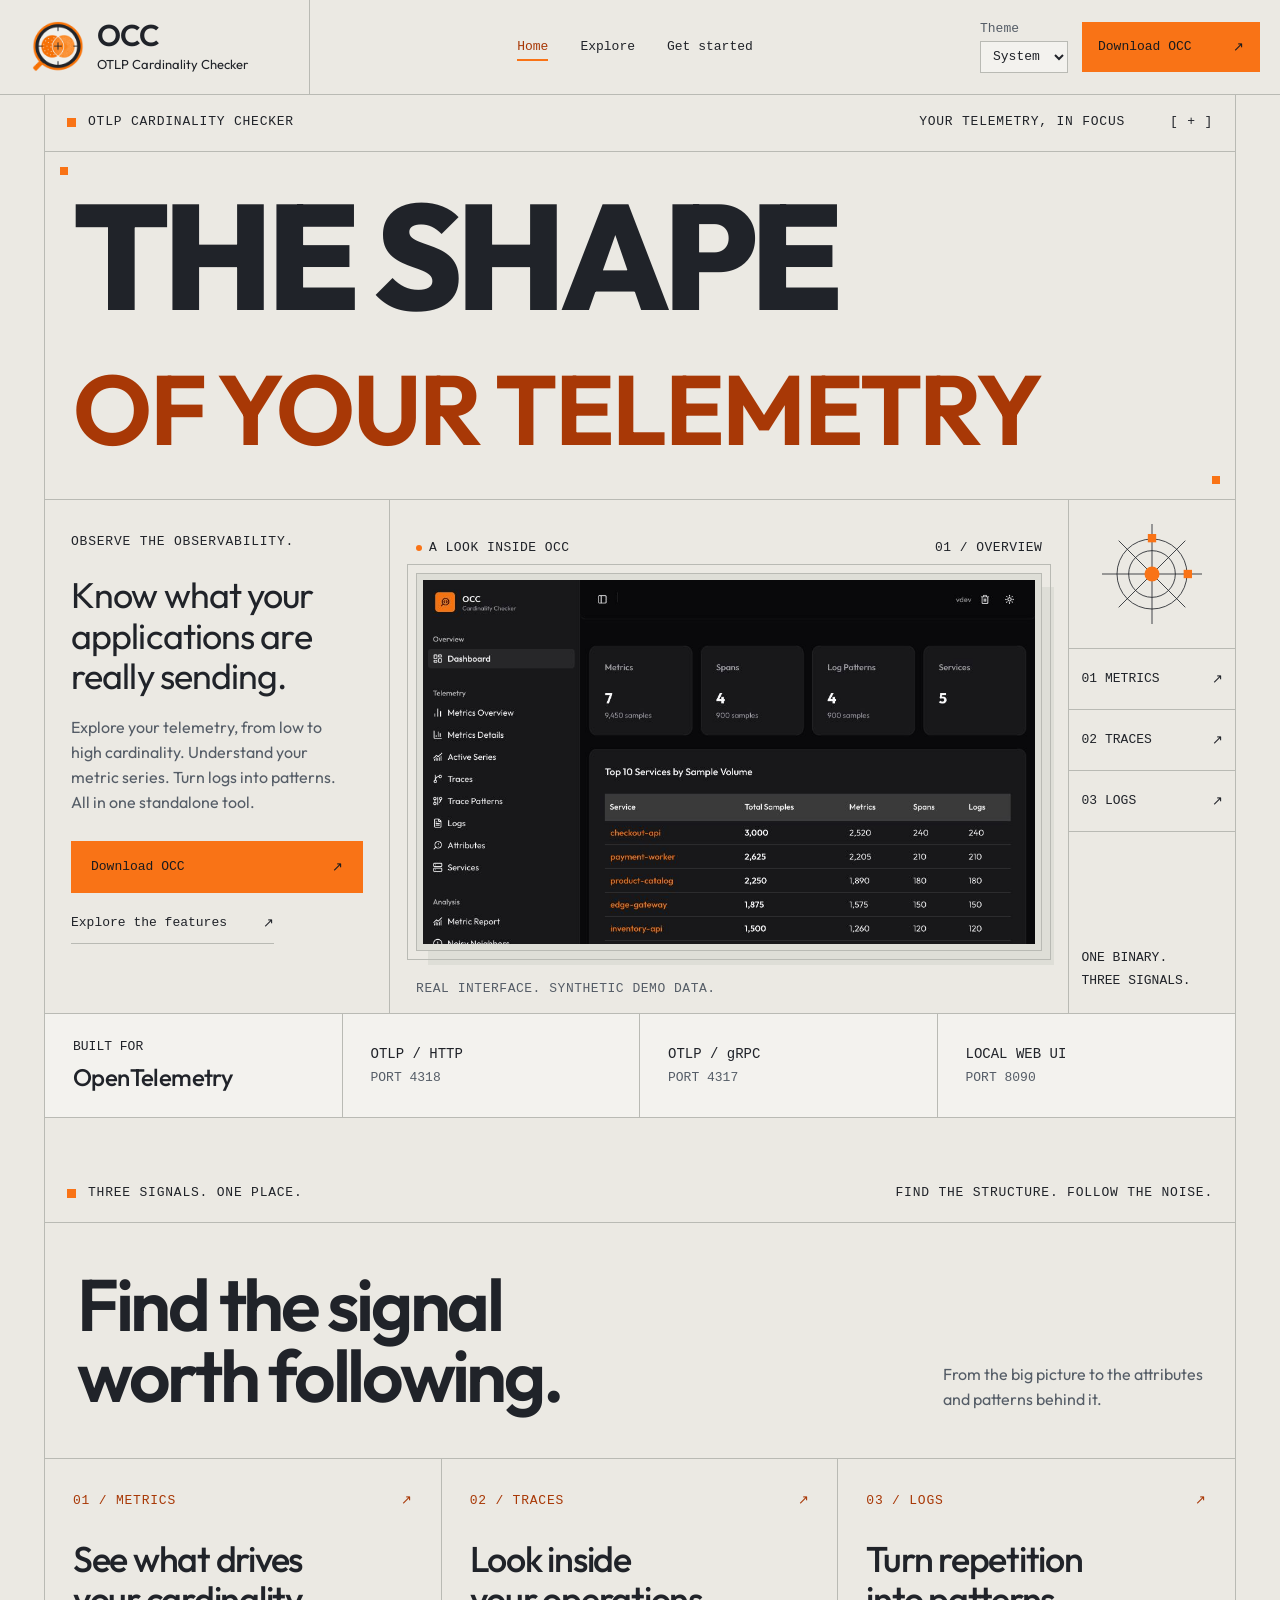
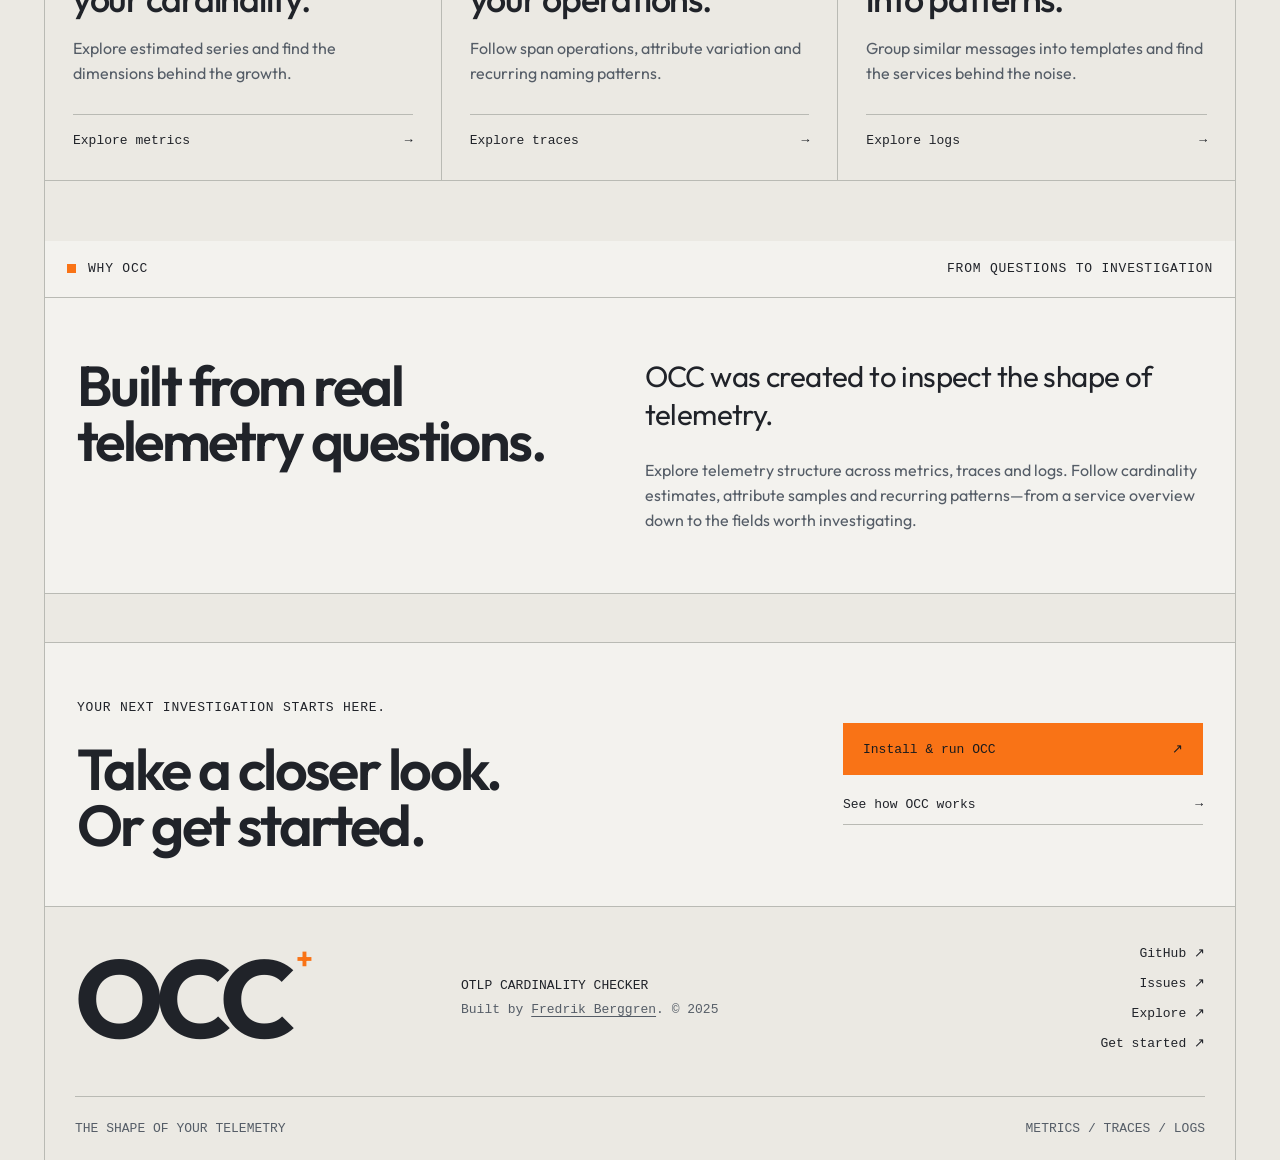
==== commit 563b5661: "site: update public OCC website" ====
--- a/index.html
+++ b/index.html
@@ -8,26 +8,26 @@
   <meta name="theme-color" content="#ebe9e3">
   <meta name="description" content="Meet OCC: a standalone tool to explore OpenTelemetry metrics, traces and logs. Understand cardinality, inspect attributes and find the noise in your telemetry.">
   <meta property="og:title" content="OCC — The shape of your telemetry.">
-  <meta property="og:description" content="Know what your telemetry is really sending. Explore metrics, traces and logs with OTLP Cardinality Checker.">
+  <meta property="og:description" content="Meet OCC: a standalone tool to explore OpenTelemetry metrics, traces and logs. Understand cardinality, inspect attributes and find the noise in your telemetry.">
   <meta property="og:type" content="website">
   <title>OCC — The shape of your telemetry.</title>
-  <link rel="icon" type="image/svg+xml" href="assets/favicon.svg">
+  <link rel="icon" type="image/png" sizes="64x64" href="assets/favicon.png?v=20261021-brand">
   <link rel="preload" href="assets/fonts/outfit-latin.woff2" as="font" type="font/woff2" crossorigin>
   <script src="theme.js"></script>
-  <link rel="stylesheet" href="styles.css">
-  <script src="app.js" defer></script>
+  <link rel="stylesheet" href="styles.css?v=20261021-brand">
+  <script src="app.js?v=20261021-pages" defer></script>
 </head>
-<body>
+<body class="home-page" data-page="home">
   <a class="skip-link" href="#main">Skip to content</a>
   <header class="site-header">
-    <a class="brand" href="#" aria-label="OCC home">
-      <svg class="brand-mark" viewBox="0 0 48 48" aria-hidden="true"><path d="M10 0h28l10 10v28L38 48H10L0 38V10Z" fill="currentColor"/><g fill="none" stroke="#171715" stroke-width="2.5"><circle cx="22" cy="22" r="10"/><path d="m29 29 8 8M22 16v12m-6-6h12"/></g></svg>
-      <span>OCC<small>Cardinality Checker</small></span>
+    <a class="brand" href="index.html" aria-label="OCC home">
+      <img class="brand-mark" src="assets/logo-mark.png" width="52" height="52" alt="" aria-hidden="true">
+      <span>OCC<small>OTLP Cardinality Checker</small></span>
     </a>
     <nav aria-label="Main navigation">
-      <a href="#explore">Explore</a><a href="#workflow">How it works</a><a href="#start">Get started</a><a href="#faq">FAQ</a>
+      <a href="index.html" aria-current="page">Home</a><a href="explore.html">Explore</a><a href="get-started.html">Get started</a>
     </nav>
-    <div class="header-actions"><label class="theme-picker" for="theme-select">Theme<select id="theme-select" aria-label="Color theme"><option value="system">System</option><option value="light">Light</option><option value="dark">Dark</option></select></label><a class="header-download" href="#download">Get OCC <span aria-hidden="true">↗</span></a></div>
+    <div class="header-actions"><label class="theme-picker" for="theme-select">Theme<select id="theme-select" aria-label="Color theme"><option value="system">System</option><option value="light">Light</option><option value="dark">Dark</option></select></label><a class="header-download" href="get-started.html#download">Download OCC <span aria-hidden="true">↗</span></a></div>
   </header>
 
   <main id="main" class="page-shell">
@@ -35,20 +35,21 @@
       <div class="section-rail"><span><i class="square"></i> OTLP CARDINALITY CHECKER</span><span class="rail-right">YOUR TELEMETRY, IN FOCUS <span aria-hidden="true">[ + ]</span></span></div>
       <div class="hero-title-wrap"><h1 id="hero-title">THE SHAPE<br><span>OF YOUR TELEMETRY</span></h1><span class="registration top-left" aria-hidden="true"></span><span class="registration bottom-right" aria-hidden="true"></span></div>
       <div class="hero-body">
-        <div class="hero-intro"><p class="eyebrow">OBSERVE THE OBSERVABILITY.</p><p class="hero-description">Know what your<br class="desktop-break"> applications are<br class="desktop-break"> really sending.</p><p class="body-copy">Find high-cardinality attributes. Understand your metric series. Turn logs into patterns. All in one standalone tool.</p><a class="button button-orange" href="#download">Download OCC <span aria-hidden="true">↗</span></a><a class="text-link" href="#explore">Take a closer look <span aria-hidden="true">↓</span></a></div>
+        <div class="hero-intro"><p class="eyebrow">OBSERVE THE OBSERVABILITY.</p><p class="hero-description">Know what your<br class="desktop-break"> applications are<br class="desktop-break"> really sending.</p><p class="body-copy">Explore your telemetry, from low to high cardinality. Understand your metric series. Turn logs into patterns. All in one standalone tool.</p><a class="button button-orange" href="get-started.html#download">Download OCC <span aria-hidden="true">↗</span></a><a class="text-link" href="explore.html">Explore the features <span aria-hidden="true">↗</span></a></div>
         <figure class="hero-product"><div class="image-label"><span><i class="live-dot"></i> A LOOK INSIDE OCC</span><span>01 / OVERVIEW</span></div><div class="screen-frame"><img src="assets/dashboard.jpg" alt="OCC dashboard showing metrics, spans, log patterns and five services with synthetic demo telemetry" width="997" height="1194" fetchpriority="high"></div><figcaption>REAL INTERFACE. SYNTHETIC DEMO DATA.</figcaption></figure>
-        <aside class="hero-index" aria-label="Supported telemetry signals"><div class="scope-symbol" aria-hidden="true"><svg viewBox="0 0 120 120"><g fill="none" stroke="currentColor"><circle cx="60" cy="60" r="42"/><circle cx="60" cy="60" r="28"/><path d="M0 60h120M60 0v120M20 20l80 80M20 100l80-80"/></g><g fill="#f97316"><circle cx="60" cy="60" r="9"/><rect x="55" y="12" width="10" height="10"/><rect x="98" y="55" width="10" height="10"/></g></svg></div><a href="#explore">01 <span>METRICS</span> ↗</a><a href="#explore" data-jump-signal="traces">02 <span>TRACES</span> ↗</a><a href="#explore" data-jump-signal="logs">03 <span>LOGS</span> ↗</a><div class="index-foot">ONE BINARY.<br>THREE SIGNALS.</div></aside>
+        <aside class="hero-index" aria-label="Supported telemetry signals"><div class="scope-symbol" aria-hidden="true"><svg viewBox="0 0 120 120"><g fill="none" stroke="currentColor"><circle cx="60" cy="60" r="42"/><circle cx="60" cy="60" r="28"/><path d="M0 60h120M60 0v120M20 20l80 80M20 100l80-80"/></g><g fill="#f97316"><circle cx="60" cy="60" r="9"/><rect x="55" y="12" width="10" height="10"/><rect x="98" y="55" width="10" height="10"/></g></svg></div><a href="explore.html#metrics">01 <span>METRICS</span> ↗</a><a href="explore.html#traces">02 <span>TRACES</span> ↗</a><a href="explore.html#logs">03 <span>LOGS</span> ↗</a><div class="index-foot">ONE BINARY.<br>THREE SIGNALS.</div></aside>
       </div>
       <div class="protocol-strip"><span>BUILT FOR<br><strong>OpenTelemetry</strong></span><span><b>OTLP / HTTP</b><small>PORT 4318</small></span><span><b>OTLP / gRPC</b><small>PORT 4317</small></span><span><b>LOCAL WEB UI</b><small>PORT 8090</small></span></div>
     </section>
 
-    <section id="explore" class="explore-section" aria-labelledby="explore-title">
-      <div class="section-rail"><span><i class="square"></i> 01 / EXPLORE THE SIGNAL</span><span class="rail-right">LESS GUESSWORK. MORE CONTEXT.</span></div>
-      <div class="section-heading"><h2 id="explore-title">What's hiding in<br>your telemetry?</h2><p>Start with the big picture.<br>Then follow the attributes, series<br>and patterns that matter.</p></div>
-      <div class="signal-tabs" role="tablist" aria-label="Explore telemetry signals"><button id="tab-metrics" role="tab" aria-selected="true" aria-controls="signal-panel" data-signal="metrics">01 <span>Metrics</span><span aria-hidden="true">↗</span></button><button id="tab-traces" role="tab" aria-selected="false" aria-controls="signal-panel" tabindex="-1" data-signal="traces">02 <span>Traces</span><span aria-hidden="true">↗</span></button><button id="tab-logs" role="tab" aria-selected="false" aria-controls="signal-panel" tabindex="-1" data-signal="logs">03 <span>Logs</span><span aria-hidden="true">↗</span></button></div>
-      <div id="signal-panel" class="signal-panel" role="tabpanel" aria-labelledby="tab-metrics" tabindex="0"><div class="signal-copy"><span class="eyebrow" id="signal-kicker">METRICS / CARDINALITY</span><h3 id="signal-title">Find the dimensions<br>behind the growth.</h3><p id="signal-description">Explore estimated OTLP series, attribute cardinality and metric structure. See which dimensions deserve a closer look before they reach your backend.</p><ul id="signal-features"><li>Estimated unique series per metric</li><li>Attribute and resource key breakdowns</li><li>Scoped findings in Metric Report</li></ul><span class="annotation">INVESTIGATION STARTS HERE <span aria-hidden="true">→</span></span></div><figure class="signal-image"><div class="image-label"><span id="signal-screen-label">OCC / ACTIVE SERIES</span><a id="full-image" href="assets/active-series.jpg" target="_blank" rel="noopener">View full image ↗</a></div><img id="signal-screenshot" src="assets/active-series.jpg" width="997" height="1194" loading="lazy" alt="OCC Active Series view showing estimates for seven demo metrics"><figcaption>SYNTHETIC DEMO DATA · ESTIMATES DESCRIBE RETAINED OBSERVATIONS</figcaption></figure></div>
-      <noscript><p class="noscript-note">OCC also explores span operations and groups log messages into templates. <a href="assets/traces.jpg">See traces</a> · <a href="assets/logs.jpg">See logs</a>.</p></noscript>
-      <div class="capability-row"><article><span class="eyebrow">FOLLOW THE ATTRIBUTES</span><h3>One catalog.<br>Every signal.</h3><p>Explore attribute keys across metrics, traces and logs. Filter by signal and scope, inspect bounded samples, and opt into Deep Watch for selected keys.</p></article><article><span class="eyebrow">FIND THE CONTRIBUTORS</span><h3>Which service<br>makes the noise?</h3><p>Navigate service-level telemetry and accumulated sample volume. Use Noisy Neighbors to find contributors worth investigating.</p></article><article><span class="eyebrow">KEEP THE CONTEXT</span><h3>Save a session.<br>Pick it up later.</h3><p>Keep collected state in memory while you investigate. Save a file-based snapshot when you want to return to an observation.</p></article><article><span class="eyebrow">EXPORT FOR OTEL WEAVER</span><h3>Check semantic<br>conventions.</h3><p>Export collected metadata and sample values from Sessions. Run OTel Weaver live-check to assess them against OpenTelemetry semantic conventions.</p><a class="text-link" href="https://github.com/open-telemetry/weaver/blob/main/crates/weaver_live_check/README.md" target="_blank" rel="noopener">Weaver live-check ↗</a></article></div>
+    <section class="home-preview" aria-labelledby="preview-title">
+      <div class="section-rail"><span><i class="square"></i> THREE SIGNALS. ONE PLACE.</span><span class="rail-right">FIND THE STRUCTURE. FOLLOW THE NOISE.</span></div>
+      <div class="section-heading"><h2 id="preview-title">Find the signal<br>worth following.</h2><p>From the big picture to the attributes<br>and patterns behind it.</p></div>
+      <div class="preview-grid">
+        <a class="preview-card" href="explore.html#metrics"><span class="eyebrow">01 / METRICS <span aria-hidden="true">↗</span></span><h3>See what drives<br>your cardinality.</h3><p>Explore estimated series and find the dimensions behind the growth.</p><span class="preview-link">Explore metrics <span aria-hidden="true">→</span></span></a>
+        <a class="preview-card" href="explore.html#traces"><span class="eyebrow">02 / TRACES <span aria-hidden="true">↗</span></span><h3>Look inside<br>your operations.</h3><p>Follow span operations, attribute variation and recurring naming patterns.</p><span class="preview-link">Explore traces <span aria-hidden="true">→</span></span></a>
+        <a class="preview-card" href="explore.html#logs"><span class="eyebrow">03 / LOGS <span aria-hidden="true">↗</span></span><h3>Turn repetition<br>into patterns.</h3><p>Group similar messages into templates and find the services behind the noise.</p><span class="preview-link">Explore logs <span aria-hidden="true">→</span></span></a>
+      </div>
     </section>
 
     <section id="why-occ" class="story-section" aria-labelledby="story-title">
@@ -59,55 +60,12 @@
       </div>
     </section>
 
-    <section id="workflow" class="workflow-section" aria-labelledby="workflow-title">
-      <div class="section-rail"><span><i class="square"></i> 02 / FITS YOUR PIPELINE</span><span class="rail-right">STANDARD OTLP. NO BACKEND REQUIRED.</span></div>
-      <div class="workflow-content">
-        <div class="workflow-intro"><h2 id="workflow-title">Inside OCC.</h2><p>Send OTLP directly from your SDK or add OCC as another exporter destination in your Collector. Receivers, signal analysis and in-memory storage run together in one process.</p></div>
-        <figure class="architecture" aria-label="OCC architecture and telemetry data flow">
-          <div class="architecture-sources"><div class="architecture-node"><strong>Applications / SDKs</strong><span>Direct OTLP export</span></div><div class="architecture-node"><strong>OpenTelemetry Collector</strong><span>Route a copy of your telemetry to OCC</span></div></div>
-          <div class="architecture-arrow"><span>OTLP HTTP / gRPC</span><b aria-hidden="true">↓</b></div>
-          <div class="occ-boundary">
-            <div class="occ-boundary-label"><strong>OCC</strong><span>ONE BINARY / ONE PROCESS</span></div>
-            <div class="architecture-node"><strong>OTLP receivers</strong><span>HTTP :4318 · gRPC :4317</span></div>
-            <div class="architecture-arrow" aria-hidden="true">↓</div>
-            <div class="architecture-analyzers"><div class="architecture-node"><strong>Metrics</strong><span>Names, types, units &amp; attributes</span><span class="architecture-method">HyperLogLog (HLL) series estimates</span></div><div class="architecture-node"><strong>Traces</strong><span>Span names &amp; attributes</span><span class="architecture-method">HLL attribute cardinality</span></div><div class="architecture-node"><strong>Logs</strong><span>Drain template extraction</span><span class="architecture-method">HLL attribute cardinality</span></div></div>
-            <div class="architecture-arrow" aria-hidden="true">↓</div>
-            <div class="architecture-node architecture-store"><strong>In-memory metadata store</strong><span>HyperLogLog cardinality sketches · attribute samples · patterns</span></div>
-            <div class="architecture-arrow" aria-hidden="true">↓</div>
-            <div class="architecture-node"><strong>Web UI &amp; REST API</strong><span>Explore, investigate and export · :8090</span></div>
-          </div>
-          <div class="architecture-arrow" aria-hidden="true">↓</div>
-          <div class="architecture-exports"><div class="architecture-node"><strong>Session snapshots</strong><span>Save collected state to files</span></div><div class="architecture-node"><strong>Weaver JSON export</strong><span>Metadata &amp; sample values → OTel Weaver live-check</span></div></div>
-          <figcaption>Weaver runs separately and assesses exported samples against semantic conventions.</figcaption>
-        </figure>
-      </div>
-      <div class="workflow-note"><span class="eyebrow">A DIAGNOSTIC TOOL</span><p>Built for understanding telemetry structure. Counts and cardinality estimates cover collected observations; they are not measurements of backend capacity or cost.</p></div>
+    <section class="next-steps" aria-labelledby="next-title">
+      <div><span class="eyebrow">YOUR NEXT INVESTIGATION STARTS HERE.</span><h2 id="next-title">Take a closer look.<br>Or get started.</h2></div>
+      <div class="next-step-actions"><a class="button button-orange" href="get-started.html">Install &amp; run OCC <span aria-hidden="true">↗</span></a><a class="text-link" href="explore.html#workflow">See how OCC works <span aria-hidden="true">→</span></a></div>
     </section>
 
-    <section id="start" class="start-section" aria-labelledby="start-title"><div class="section-rail"><span><i class="square"></i> 03 / UP AND INSPECTING</span><span class="rail-right">FROM INSTALL TO FIRST SIGNAL</span></div><div class="section-heading"><h2 id="start-title">Small setup.<br>Big picture.</h2><p>A standalone binary with its web UI built in.<br>No separate database or frontend server.</p></div><div class="setup-grid"><article class="setup-step"><span class="step-number">01</span><h3>Install &amp; run.</h3><div class="install-tabs" role="tablist" aria-label="Installation method"><button role="tab" id="install-tab-brew" aria-selected="true" aria-controls="install-panel" data-install="brew">Homebrew</button><button role="tab" id="install-tab-binary" aria-selected="false" aria-controls="install-panel" tabindex="-1" data-install="binary">Binary</button></div><div id="install-panel" role="tabpanel" aria-labelledby="install-tab-brew"><div class="code-block"><pre><code id="install-code">brew install fiddeb/tap/occ
-occ</code></pre><button class="copy-button" data-copy="install-code" aria-label="Copy installation commands">Copy ↗</button></div><p id="install-note" class="small-note">Homebrew on macOS and Linux. Or choose a binary for your platform below.</p></div></article><article class="setup-step"><span class="step-number">02</span><h3>Send your telemetry.</h3><p>Send OTLP directly from your application's SDK, or configure your OpenTelemetry Collector to export to OCC.</p><div class="code-block"><pre><code id="exporter-code">export OTEL_EXPORTER_OTLP_ENDPOINT=\
-  http://localhost:4318
-export OTEL_EXPORTER_OTLP_PROTOCOL=\
-  http/protobuf</code></pre><button class="copy-button" data-copy="exporter-code" aria-label="Copy exporter configuration">Copy ↗</button></div><p class="small-note">SDK example above (HTTP/protobuf). For Collector routing, use the <a href="#collector-config">configuration below</a>.</p></article><article class="setup-step"><span class="step-number">03</span><h3>Follow the signal.</h3><p>Open the built-in UI in your browser. Start with the dashboard, then explore metrics, attributes and patterns.</p><div class="local-address"><span>OPEN IN YOUR BROWSER</span><code>localhost:8090</code><span aria-hidden="true">↗</span></div><p class="small-note">The UI runs on the machine hosting OCC. Bind network interfaces and route telemetry according to your environment.</p></article></div><details id="collector-config" class="collector-config"><summary>Already using an OpenTelemetry Collector? <span aria-hidden="true">+</span></summary><div><p>Add OCC to your existing exporters and the signal pipelines you want to inspect. Keep your existing receivers, processors and backend exporters.</p><div class="code-block"><pre><code id="collector-code">exporters:
-  otlphttp/occ:
-    endpoint: http://localhost:4318
-
-service:
-  pipelines:
-    metrics:
-      receivers: [otlp]
-      exporters: [otlphttp/occ]
-    traces:
-      receivers: [otlp]
-      exporters: [otlphttp/occ]
-    logs:
-      receivers: [otlp]
-      exporters: [otlphttp/occ]</code></pre><button class="copy-button" data-copy="collector-code" aria-label="Copy Collector example">Copy ↗</button></div><p class="small-note">Example fragment, not a complete Collector configuration. In containers, use the OCC service address instead of localhost.</p></div></details></section>
-
-    <section id="download" class="download-section" aria-labelledby="download-title"><div class="download-heading"><span class="eyebrow">YOUR NEXT INVESTIGATION STARTS HERE.</span><h2 id="download-title">GET OCC<span aria-hidden="true">↗</span></h2><div class="release-line"><span>PUBLIC RELEASE <b data-release-version>v0.5.8</b></span><a data-release-link href="https://github.com/fiddeb/occ/releases/latest" target="_blank" rel="noopener">Release notes ↗</a></div></div><div class="download-platforms"><article><h3>macOS</h3><p>Apple Silicon or Intel</p><a data-asset="otlp_cardinality_checker-darwin-arm64.zip" href="https://github.com/fiddeb/occ/releases/download/v0.5.8/otlp_cardinality_checker-darwin-arm64.zip">Apple Silicon .zip <span aria-hidden="true">↓</span></a><a data-asset="otlp_cardinality_checker-darwin-amd64.zip" href="https://github.com/fiddeb/occ/releases/download/v0.5.8/otlp_cardinality_checker-darwin-amd64.zip">Intel .zip <span aria-hidden="true">↓</span></a></article><article><h3>Linux</h3><p>x86-64 or ARM64</p><a data-asset="otlp_cardinality_checker-linux-amd64.tar.gz" href="https://github.com/fiddeb/occ/releases/download/v0.5.8/otlp_cardinality_checker-linux-amd64.tar.gz">x86-64 .tar.gz <span aria-hidden="true">↓</span></a><a data-asset="otlp_cardinality_checker-linux-arm64.tar.gz" href="https://github.com/fiddeb/occ/releases/download/v0.5.8/otlp_cardinality_checker-linux-arm64.tar.gz">ARM64 .tar.gz <span aria-hidden="true">↓</span></a></article><article><h3>Windows</h3><p>x86-64 executable</p><a data-asset="otlp_cardinality_checker-windows-amd64.exe" href="https://github.com/fiddeb/occ/releases/download/v0.5.8/otlp_cardinality_checker-windows-amd64.exe">Download .exe <span aria-hidden="true">↓</span></a><a href="https://github.com/fiddeb/occ/releases" target="_blank" rel="noopener">All releases <span aria-hidden="true">↗</span></a></article></div><div class="download-footnote"><span>EXTRACT. RUN IN TERMINAL. OPEN LOCALHOST:8090.</span><a data-checksums href="https://github.com/fiddeb/occ/releases/download/v0.5.8/SHA256SUMS">Verify checksums ↗</a></div><p id="release-status" class="release-status" role="status">Download links point to the latest public release verified when this site was prepared.</p></section>
-
-    <section id="faq" class="faq-section" aria-labelledby="faq-title"><div class="faq-heading"><span class="eyebrow">04 / A FEW GOOD QUESTIONS</span><h2 id="faq-title">Before you<br>press run.</h2></div><div class="faq-list"><details><summary>Does OCC replace my observability backend?<span aria-hidden="true">+</span></summary><p>OCC is a diagnostic tool for exploring telemetry structure. Keep your existing backend for long-term storage, querying and alerting. Send a copy of your telemetry to OCC when you want to investigate.</p></details><details><summary>What data does OCC retain?<span aria-hidden="true">+</span></summary><p>Collected state stays in memory until you save a session snapshot to a file. OCC retains bounded attribute value samples and example log bodies. Deep Watch records distinct values for selected keys. Only send data that your retention controls allow.</p></details><details><summary>Are cardinality numbers exact?<span aria-hidden="true">+</span></summary><p>Cardinality estimates use HyperLogLog. They describe retained observations. Metric Report findings are investigation prompts, not proof of faulty instrumentation, guaranteed savings or backend limits. Prometheus classic histogram projections are conditional what-if estimates.</p></details><details><summary>Can I send telemetry without a Collector?<span aria-hidden="true">+</span></summary><p>Yes. Point a compatible OpenTelemetry SDK directly at OCC's OTLP HTTP endpoint on port 4318 or gRPC endpoint on port 4317. A Collector is optional and useful for routing or sending a copy alongside your existing backend export.</p></details><details><summary>Where do I get updates or report an issue?<span aria-hidden="true">+</span></summary><p>Get binaries and release notes from the <a href="https://github.com/fiddeb/occ/releases" target="_blank" rel="noopener">public OCC releases</a>. Report problems in the <a href="https://github.com/fiddeb/occ/issues" target="_blank" rel="noopener">public issue tracker</a>. Versioned builds can check public releases; OCC does not install updates automatically.</p></details></div></section>
-    <footer class="site-footer"><a class="footer-wordmark" href="#" aria-label="Back to top">OCC<span aria-hidden="true">+</span></a><div><p>OTLP CARDINALITY CHECKER</p><span>Built by <a href="https://www.linkedin.com/in/fredrik-berggren-a57a8a9a" target="_blank" rel="noopener" class="author-link">Fredrik Berggren</a>. © 2025</span></div><div class="footer-links"><a href="https://github.com/fiddeb/occ" target="_blank" rel="noopener">GitHub ↗</a><a href="https://github.com/fiddeb/occ/issues" target="_blank" rel="noopener">Issues ↗</a><a href="#start">Get started ↑</a></div><div class="footer-bottom"><span>THE SHAPE OF YOUR TELEMETRY</span><span>METRICS / TRACES / LOGS</span></div></footer>
+  <footer class="site-footer"><a class="footer-wordmark" href="index.html" aria-label="OCC home">OCC<span aria-hidden="true">+</span></a><div><p>OTLP CARDINALITY CHECKER</p><span>Built by <a href="https://www.linkedin.com/in/fredrik-berggren-a57a8a9a" target="_blank" rel="noopener" class="author-link">Fredrik Berggren</a>. © 2025</span></div><div class="footer-links"><a href="https://github.com/fiddeb/occ" target="_blank" rel="noopener">GitHub ↗</a><a href="https://github.com/fiddeb/occ/issues" target="_blank" rel="noopener">Issues ↗</a><a href="explore.html">Explore ↗</a><a href="get-started.html">Get started ↗</a></div><div class="footer-bottom"><span>THE SHAPE OF YOUR TELEMETRY</span><span>METRICS / TRACES / LOGS</span></div></footer>
   </main>
   <div id="copy-status" class="copy-status" role="status" aria-live="polite"></div>
 </body>
--- a/styles.css
+++ b/styles.css
@@ -1,7 +1,7 @@
 @font-face{font-family:Outfit;src:url('assets/fonts/outfit-latin.woff2') format('woff2');font-weight:100 900;font-display:swap}
-:root{--paper:#ebe9e3;--ink:#202329;--line:#b9bab4;--orange:#f97316;--accent-text:#a83806;--muted:#555d67;--surface:#f3f2ee;--raised:#deded7;--deep:#deded7;--on-accent:#191b1e;--grid:#d4d4cc;--mono:'SFMono-Regular',Consolas,'Liberation Mono',monospace;color-scheme:light}
-:root[data-theme="dark"]{--paper:#24282e;--ink:#f1efe9;--line:#4a525e;--orange:#f97316;--accent-text:#f97316;--muted:#bdc4ce;--surface:#2d323a;--raised:#393f49;--deep:#1b1e23;--on-accent:#191b1e;--grid:#343b44;color-scheme:dark}
-@media(prefers-color-scheme:dark){:root:not([data-theme="light"]){--paper:#24282e;--ink:#f1efe9;--line:#4a525e;--orange:#f97316;--accent-text:#f97316;--muted:#bdc4ce;--surface:#2d323a;--raised:#393f49;--deep:#1b1e23;--on-accent:#191b1e;--grid:#343b44;color-scheme:dark}}
+:root{--paper:#ebe9e3;--ink:#202329;--line:#b9bab4;--orange:#f97316;--accent-text:#a83806;--muted:#555d67;--surface:#f3f2ee;--raised:#deded7;--deep:#deded7;--on-accent:#191b1e;--mono:'SFMono-Regular',Consolas,'Liberation Mono',monospace;color-scheme:light}
+:root[data-theme="dark"]{--paper:#24282e;--ink:#f1efe9;--line:#4a525e;--orange:#f97316;--accent-text:#f97316;--muted:#bdc4ce;--surface:#2d323a;--raised:#393f49;--deep:#1b1e23;--on-accent:#191b1e;color-scheme:dark}
+@media(prefers-color-scheme:dark){:root:not([data-theme="light"]){--paper:#24282e;--ink:#f1efe9;--line:#4a525e;--orange:#f97316;--accent-text:#f97316;--muted:#bdc4ce;--surface:#2d323a;--raised:#393f49;--deep:#1b1e23;--on-accent:#191b1e;color-scheme:dark}}
 *{box-sizing:border-box}
 html{scroll-behavior:smooth;scroll-padding-top:24px}
 body{margin:0;background:var(--paper);color:var(--ink);font-family:Outfit,Arial,sans-serif;-webkit-font-smoothing:antialiased}
@@ -18,20 +18,20 @@
 .skip-link:focus{top:10px}
 .site-header{display:grid;grid-template-columns:270px 1fr 180px;min-height:94px;border-bottom:1px solid var(--line)}
 .brand{display:flex;align-items:center;gap:13px;padding:20px 32px;border-right:1px solid var(--line);font-size:30px;font-weight:600;letter-spacing:-.035em;line-height:1}
-.brand small{display:block;font-size:11px;letter-spacing:0;font-weight:400;margin-top:6px}
+.brand small{display:block;font-size:13px;letter-spacing:0;font-weight:400;margin-top:6px}
 .brand-mark{color:var(--orange);width:43px;height:43px;flex:none}
-.site-header nav{display:flex;align-items:center;justify-content:center;gap:32px;padding:15px;font-family:var(--mono);font-size:12px}
+.site-header nav{display:flex;align-items:center;justify-content:center;gap:32px;padding:15px;font-family:var(--mono);font-size:13px}
 .site-header nav a{padding:12px 0;position:relative}
 .site-header nav a::after{content:'';position:absolute;bottom:5px;left:0;width:0;height:2px;background:var(--orange);transition:width .2s}
 .site-header nav a:hover::after{width:100%}
-.header-download{margin:20px 24px 20px 0;display:flex;align-items:center;justify-content:space-between;padding:0 20px;background:var(--orange);font-family:var(--mono);font-size:12px;color:var(--on-accent);border:1px solid var(--orange)}
+.header-download{margin:20px 24px 20px 0;display:flex;align-items:center;justify-content:space-between;padding:0 20px;background:var(--orange);font-family:var(--mono);font-size:13px;color:var(--on-accent);border:1px solid var(--orange)}
 .header-download:focus-visible{clip-path:none}
 .page-shell{max-width:1600px;margin:auto;width:calc(100% - 88px);border-left:1px solid var(--line);border-right:1px solid var(--line)}
-.section-rail{display:flex;justify-content:space-between;align-items:center;gap:20px;min-height:57px;padding:16px 22px;border-bottom:1px solid var(--line);font-family:var(--mono);font-size:10px;letter-spacing:.06em}
+.section-rail{display:flex;justify-content:space-between;align-items:center;gap:20px;min-height:57px;padding:16px 22px;border-bottom:1px solid var(--line);font-family:var(--mono);font-size:13px;letter-spacing:.06em}
 .section-rail>span:first-child{display:flex;align-items:center;gap:12px}
 .square{height:9px;width:9px;background:var(--orange);display:inline-block;flex:none}
 .rail-right{display:flex;gap:45px}
-.hero{background-image:linear-gradient(to right,transparent calc(100% - 1px),var(--grid) 0);background-size:25% 100%}
+.hero{background:var(--paper)}
 .hero-title-wrap{position:relative;padding:36px 28px 40px;border-bottom:1px solid var(--line);overflow:hidden}
 h1{font-size:clamp(64px,11.65vw,186px);font-weight:800;letter-spacing:-.045em;line-height:.91}
 h1 span{-webkit-text-stroke:0;color:var(--accent-text);font-weight:650;letter-spacing:-.025em}
@@ -39,38 +39,38 @@
 .top-left{top:15px;left:15px}.bottom-right{bottom:15px;right:15px}
 .hero-body{display:grid;grid-template-columns:29% 57% 14%;border-bottom:1px solid var(--line)}
 .hero-intro{padding:32px 26px 26px;background:var(--paper);border-right:1px solid var(--line);display:flex;flex-direction:column;align-items:flex-start}
-.eyebrow{font-family:var(--mono);font-size:10px;letter-spacing:.06em;line-height:1.6}
+.eyebrow{font-family:var(--mono);font-size:13px;letter-spacing:.06em;line-height:1.6}
 .hero-description{font-size:clamp(24px,2.8vw,38px);line-height:1.14;letter-spacing:-.025em;margin:22px 0 18px}
-.body-copy{font-size:15px;color:var(--muted);max-width:265px}
-.button{display:inline-flex;align-items:center;justify-content:space-between;gap:34px;min-height:52px;padding:16px 20px;font-family:var(--mono);font-size:12px;transition:background .2s,transform .2s}
+.body-copy{font-size:16px;color:var(--muted);max-width:265px}
+.button{display:inline-flex;align-items:center;justify-content:space-between;gap:34px;min-height:52px;padding:16px 20px;font-family:var(--mono);font-size:13px;transition:background .2s,transform .2s}
 .button-orange{background:var(--orange);color:var(--on-accent)}
 .button:hover,.header-download:hover{background:#fb923c}
 .hero-intro .button{margin-top:26px;width:100%}
-.text-link{font-family:var(--mono);font-size:11px;border-bottom:1px solid var(--line);padding:12px 0;margin-top:10px;display:flex;gap:36px}
+.text-link{font-family:var(--mono);font-size:13px;border-bottom:1px solid var(--line);padding:12px 0;margin-top:10px;display:flex;gap:36px}
 .hero-product{min-width:0;padding:24px 26px 14px;display:flex;flex-direction:column;justify-content:center;background:var(--paper);position:relative}
-.image-label{display:flex;align-items:center;justify-content:space-between;gap:12px;font-family:var(--mono);font-size:9px;letter-spacing:.035em;padding:14px 0}
+.image-label{display:flex;align-items:center;justify-content:space-between;gap:12px;font-family:var(--mono);font-size:13px;letter-spacing:.035em;padding:14px 0}
 .image-label>span:first-child{display:flex;align-items:center;gap:7px}
 .live-dot{width:6px;height:6px;border-radius:50%;background:var(--orange);display:inline-block}
 .screen-frame{padding:6px;background:var(--deep);border:1px solid var(--line);box-shadow:12px 14px 0 var(--deep);position:relative}
 .screen-frame::before{content:'';position:absolute;inset:-10px;border:1px solid var(--line);pointer-events:none}
 .hero-product img{width:100%;height:auto;aspect-ratio:1.68;object-fit:cover;object-position:top}
-figcaption{font-family:var(--mono);font-size:8px;letter-spacing:.04em;color:var(--muted);line-height:1.5}
+figcaption{font-family:var(--mono);font-size:13px;letter-spacing:.04em;color:var(--muted);line-height:1.5}
 .hero-product figcaption{margin-top:28px}
 .hero-index{border-left:1px solid var(--line);background:var(--paper);display:flex;flex-direction:column}
 .scope-symbol{padding:24px 16px;border-bottom:1px solid var(--line);display:grid;place-items:center}
-.scope-symbol svg{width:100%;max-width:100px;animation:scope-turn 35s linear infinite}
-.hero-index>a{font-family:var(--mono);font-size:9px;display:flex;align-items:center;gap:8px;padding:22px 12px;border-bottom:1px solid var(--line)}
+.scope-symbol svg{width:100%;max-width:100px}
+.hero-index>a{font-family:var(--mono);font-size:13px;display:flex;align-items:center;gap:8px;padding:22px 12px;border-bottom:1px solid var(--line)}
 .hero-index>a span{flex:1}.hero-index>a:hover{background:var(--raised);color:var(--orange)}
-.index-foot{font-family:var(--mono);font-size:9px;line-height:1.8;padding:20px 12px;margin-top:auto}
+.index-foot{font-family:var(--mono);font-size:13px;line-height:1.8;padding:20px 12px;margin-top:auto}
 .protocol-strip{display:grid;grid-template-columns:repeat(4,1fr);background:var(--surface);border-bottom:1px solid var(--line)}
-.protocol-strip>span{padding:25px 28px;border-right:1px solid var(--line);display:flex;flex-direction:column;justify-content:center;font-family:var(--mono);font-size:9px;gap:8px}
+.protocol-strip>span{padding:25px 28px;border-right:1px solid var(--line);display:flex;flex-direction:column;justify-content:center;font-family:var(--mono);font-size:13px;gap:8px}
 .protocol-strip>span:last-child{border:0}.protocol-strip strong{font-family:Outfit,sans-serif;font-size:24px;font-weight:500;letter-spacing:-.025em}
-.protocol-strip b{font-size:14px;font-weight:400}.protocol-strip small{font-size:9px;color:var(--muted)}
+.protocol-strip b{font-size:14px;font-weight:400}.protocol-strip small{font-size:13px;color:var(--muted)}
 .explore-section,.start-section{padding-top:58px}
 .section-heading{display:flex;justify-content:space-between;align-items:flex-end;gap:40px;padding:46px 32px}
 .section-heading>p{max-width:310px;font-size:16px;color:var(--muted)}
 .signal-tabs{display:grid;grid-template-columns:repeat(3,1fr);border-top:1px solid var(--line);border-bottom:1px solid var(--line)}
-.signal-tabs button{border:0;border-right:1px solid var(--line);padding:24px 30px;text-align:left;background:transparent;display:flex;align-items:center;gap:20px;font-family:var(--mono);font-size:11px}
+.signal-tabs button{border:0;border-right:1px solid var(--line);padding:24px 30px;text-align:left;background:transparent;display:flex;align-items:center;gap:20px;font-family:var(--mono);font-size:13px}
 .signal-tabs button:last-child{border-right:0}.signal-tabs button>span:first-child{font-family:Outfit,sans-serif;font-size:25px;flex:1;letter-spacing:-.035em}
 .signal-tabs button[aria-selected=true]{background:var(--orange);color:var(--on-accent)}
 .signal-tabs button[aria-selected=true]>span:last-child{color:var(--on-accent);font-size:28px}
@@ -78,18 +78,18 @@
 .signal-panel{display:grid;grid-template-columns:35% 65%;background:var(--surface);border-bottom:1px solid var(--line)}
 .signal-copy{padding:36px 30px;border-right:1px solid var(--line)}
 .signal-copy h3{margin:24px 0 18px;font-size:clamp(28px,3.1vw,43px)}
-.signal-copy>p{color:var(--muted);font-size:15px}
+.signal-copy>p{color:var(--muted);font-size:16px}
 .signal-copy ul{list-style:none;padding:0;font-size:13px;margin:26px 0 30px}
 .signal-copy li{border-top:1px solid var(--line);padding:12px 0 12px 18px;position:relative}
 .signal-copy li::before{content:'+';position:absolute;left:0;color:var(--orange);font-family:var(--mono)}
-.annotation{font-family:var(--mono);font-size:9px;display:flex;justify-content:space-between;gap:12px}
+.annotation{font-family:var(--mono);font-size:13px;display:flex;justify-content:space-between;gap:12px}
 .signal-image{padding:18px 26px 24px;min-width:0;align-self:center}
 .signal-image img{width:100%;height:auto;aspect-ratio:1.45;object-fit:cover;object-position:top;background:var(--deep);border:1px solid var(--line)}
 .signal-image figcaption{margin-top:13px}.image-label a{text-decoration:underline;text-underline-offset:3px}
 .capability-row{display:grid;grid-template-columns:repeat(3,1fr);border-bottom:1px solid var(--line)}
 .capability-row article{padding:38px 30px;border-right:1px solid var(--line)}
 .capability-row article:last-child{border:0}.capability-row h3{margin:22px 0 18px;font-size:33px}
-.capability-row p{font-size:15px;color:var(--muted)}
+.capability-row p{font-size:16px;color:var(--muted)}
 .workflow-section{margin-top:60px;background:var(--deep);color:var(--ink)}
 .workflow-section .section-rail{border-color:var(--line)}.workflow-content{display:grid;grid-template-columns:1fr 1fr;padding:55px 32px;gap:65px}
 .workflow-content h2{font-size:clamp(40px,5vw,65px)}
@@ -98,33 +98,33 @@
 .workflow-note p{font-size:13px;color:var(--muted)}
 .setup-grid{display:grid;grid-template-columns:repeat(3,1fr);border-top:1px solid var(--line);border-bottom:1px solid var(--line)}
 .setup-step{padding:28px 25px;border-right:1px solid var(--line);min-width:0}.setup-step:last-child{border:0}
-.step-number{font-family:var(--mono);font-size:12px;display:block;margin-bottom:30px;color:var(--muted)}
+.step-number{font-family:var(--mono);font-size:13px;display:block;margin-bottom:30px;color:var(--muted)}
 .setup-step h3{font-size:30px;margin-bottom:25px}.setup-step>p{font-size:14px;color:var(--muted);margin-bottom:20px}
-.install-tabs{display:flex;gap:8px;margin-bottom:14px}.install-tabs button{font-family:var(--mono);font-size:10px;padding:9px 11px;background:transparent;border:1px solid var(--line)}
+.install-tabs{display:flex;gap:8px;margin-bottom:14px}.install-tabs button{font-family:var(--mono);font-size:13px;padding:9px 11px;background:transparent;border:1px solid var(--line)}
 .install-tabs button[aria-selected=true]{background:var(--orange);color:var(--on-accent);border-color:var(--orange)}
 .code-block{position:relative;background:var(--deep);border:1px solid var(--line);padding:22px 15px 40px}
-pre{font-family:var(--mono);font-size:10px;line-height:1.8;white-space:pre-wrap;overflow-wrap:anywhere;margin:0}code{font-family:var(--mono)}
-.copy-button{position:absolute;right:10px;bottom:10px;border:0;background:transparent;font-family:var(--mono);font-size:9px;text-decoration:underline;text-underline-offset:3px;padding:5px}
-.small-note{font-size:11px!important;color:var(--muted);margin-top:14px;line-height:1.6}
+pre{font-family:var(--mono);font-size:13px;line-height:1.8;white-space:pre-wrap;overflow-wrap:anywhere;margin:0}code{font-family:var(--mono)}
+.copy-button{position:absolute;right:10px;bottom:10px;border:0;background:transparent;font-family:var(--mono);font-size:13px;text-decoration:underline;text-underline-offset:3px;padding:5px}
+.small-note{font-size:14px!important;color:var(--muted);margin-top:14px;line-height:1.6}
 .local-address{padding:20px 0;border-top:1px solid var(--line);border-bottom:1px solid var(--line);display:flex;flex-wrap:wrap;justify-content:space-between;gap:18px;align-items:center}
-.local-address>span:first-child{font-family:var(--mono);font-size:9px;flex-basis:100%}.local-address code{font-size:19px;letter-spacing:-.04em}
+.local-address>span:first-child{font-family:var(--mono);font-size:13px;flex-basis:100%}.local-address code{font-size:19px;letter-spacing:-.04em}
 .collector-config{border-bottom:1px solid var(--line)}
 summary{list-style:none;cursor:pointer;display:flex;justify-content:space-between;align-items:center;gap:20px}summary::-webkit-details-marker{display:none}
 .collector-config summary{padding:25px 30px;font-size:16px}.collector-config summary>span{font-size:25px;font-weight:300}
 .collector-config>div{padding:0 30px 25px;max-width:780px}.collector-config p{font-size:14px;margin-bottom:18px}.collector-config .code-block{max-width:550px}
 details[open]>summary>span{transform:rotate(45deg)}
-.download-section{--ink:#171715;--line:#a8440c;--muted:#171715;--accent-text:#171715;--on-accent:#171715;background:var(--orange);color:var(--ink);color-scheme:light;margin-top:60px;border-top:1px solid var(--line);border-bottom:1px solid var(--line)}
-.download-heading{padding:35px 32px 24px}.download-heading h2{color:var(--accent-text);font-size:clamp(75px,12vw,174px);font-weight:700;letter-spacing:-.065em;display:flex;justify-content:space-between;margin:18px 0 30px;line-height:.95}
-.download-heading h2>span{font-weight:300}.release-line{display:flex;justify-content:space-between;gap:20px;font-family:var(--mono);font-size:11px}.release-line b{font-weight:400;border:1px solid var(--line);padding:5px 9px;margin-left:12px}
+.download-section{--paper:#fffaf4;--ink:#202329;--line:#c1b6a9;--muted:#4d514f;--accent-text:#202329;--on-accent:#191b1e;background:var(--paper);color:var(--ink);color-scheme:light;margin-top:60px;border-top:1px solid var(--line);border-bottom:1px solid var(--line)}
+.download-heading{padding:35px 32px 24px;border-top:8px solid var(--orange)}.download-heading h2{color:var(--accent-text);font-size:clamp(75px,12vw,174px);font-weight:700;letter-spacing:-.065em;display:flex;justify-content:space-between;margin:18px 0 30px;line-height:.95}
+.download-heading h2>span{font-weight:300}.release-line{display:flex;justify-content:space-between;gap:20px;font-family:var(--mono);font-size:13px}.release-line b{font-weight:400;border:1px solid var(--line);padding:5px 9px;margin-left:12px}
 .release-line a{text-decoration:underline;text-underline-offset:4px}
 .download-platforms{display:grid;grid-template-columns:repeat(3,1fr);border-top:1px solid var(--line);border-bottom:1px solid var(--line)}
 .download-platforms article{padding:27px 30px;border-right:1px solid var(--line)}.download-platforms article:last-child{border:0}
-.download-platforms h3{font-size:34px}.download-platforms p{font-family:var(--mono);font-size:10px;margin:10px 0 22px}
-.download-platforms a{display:flex;justify-content:space-between;gap:15px;padding:15px 0;border-top:1px solid var(--line);font-family:var(--mono);font-size:11px}
+.download-platforms h3{font-size:34px}.download-platforms p{font-family:var(--mono);font-size:13px;margin:10px 0 22px}
+.download-platforms a{display:flex;align-items:center;min-height:54px;justify-content:space-between;gap:15px;padding:15px 0;border-top:1px solid var(--line);font-family:var(--mono);font-size:13px}
 .download-platforms a>span{color:var(--ink)}
-.download-platforms a:hover{color:var(--accent-text);text-decoration:underline;text-underline-offset:4px}
-.download-footnote{display:flex;justify-content:space-between;gap:20px;padding:22px 30px;font-family:var(--mono);font-size:9px}.download-footnote a{text-decoration:underline;text-underline-offset:3px}
-.release-status{font-family:var(--mono);font-size:9px;padding:0 30px 20px;max-width:700px}
+.download-platforms a:hover{background:#f3e9dc;color:var(--accent-text);text-decoration:underline;text-underline-offset:4px}
+.download-footnote{display:flex;justify-content:space-between;gap:20px;padding:22px 30px;font-family:var(--mono);font-size:13px}.download-footnote a{text-decoration:underline;text-underline-offset:3px}
+.release-status{font-family:var(--mono);font-size:13px;padding:0 30px 20px;max-width:700px}
 .faq-section{display:grid;grid-template-columns:38% 1fr;padding:65px 30px 70px;gap:35px;border-bottom:1px solid var(--line)}
 .faq-heading h2{font-size:clamp(40px,5vw,65px);margin-top:24px}.faq-list{min-width:0;padding-right:35px}
 .faq-list details{border-top:1px solid var(--line)}.faq-list details:last-child{border-bottom:1px solid var(--line)}
@@ -132,28 +132,27 @@
 .faq-list details p{font-size:14px;color:var(--muted);padding:0 20px 24px 0}.faq-list p a{text-decoration:underline;text-underline-offset:3px}
 .site-footer{display:grid;grid-template-columns:1fr 1fr 1fr;gap:28px;padding:36px 30px 0;align-items:center}
 .footer-wordmark{font-size:clamp(64px,9vw,110px);font-weight:700;letter-spacing:-.08em;line-height:1}.footer-wordmark span{font-size:30px;vertical-align:top;letter-spacing:0;color:var(--orange);margin-left:8px}
-.site-footer>div>p,.site-footer>div>span{font-family:var(--mono);font-size:10px;line-height:1.8}.site-footer>div>span{color:var(--muted)}
-.footer-links{display:flex;flex-direction:column;align-items:flex-end;gap:14px;font-family:var(--mono);font-size:11px}.footer-links a:hover{text-decoration:underline}
+.site-footer>div>p,.site-footer>div>span{font-family:var(--mono);font-size:13px;line-height:1.8}.site-footer>div>span{color:var(--muted)}
+.footer-links{display:flex;flex-direction:column;align-items:flex-end;gap:14px;font-family:var(--mono);font-size:13px}.footer-links a:hover{text-decoration:underline}
 .footer-bottom{grid-column:1/-1;display:flex;justify-content:space-between;gap:20px;border-top:1px solid var(--line);padding:20px 0;margin-top:15px}
-.footer-bottom span{font-size:8px!important}.copy-status{position:fixed;bottom:20px;left:50%;transform:translateX(-50%);background:var(--deep);color:var(--ink);padding:0;max-width:90vw;font-family:var(--mono);font-size:12px;z-index:20}
+.footer-bottom span{font-size:13px!important}.copy-status{position:fixed;bottom:20px;left:50%;transform:translateX(-50%);background:var(--deep);color:var(--ink);padding:0;max-width:90vw;font-family:var(--mono);font-size:13px;z-index:20}
 .copy-status:not(:empty){padding:14px 20px;border:1px solid var(--orange)}.noscript-note{padding:20px 30px;font-size:14px}.noscript-note a{text-decoration:underline}
-@keyframes scope-turn{to{transform:rotate(360deg)}}
 @media(min-width:1600px){h1{font-size:186px}}
-@media(max-width:1100px){.site-header{grid-template-columns:220px 1fr 145px}.brand{padding:20px}.site-header nav{gap:22px;font-size:10px}.header-download{margin-right:15px;padding:0 14px}.page-shell{width:calc(100% - 48px)}.hero-body{grid-template-columns:32% 55% 13%}.hero-index>a{font-size:8px;padding:18px 8px;gap:5px}.hero-intro{padding:25px 20px}.hero-product{padding:20px}.hero-description{font-size:29px}.hero-intro .button{font-size:10px;padding:15px;gap:12px}.signal-copy{padding:28px 22px}.setup-step{padding:25px 18px}.workflow-content{gap:30px}.protocol-strip>span{padding:23px 20px}.hero-product figcaption{font-size:7px}}
-@media(max-width:800px){.site-header{grid-template-columns:1fr 150px;min-height:80px}.brand{font-size:27px;border:0}.brand-mark{width:38px;height:38px}.site-header nav{grid-column:1/-1;grid-row:2;justify-content:space-between;border-top:1px solid var(--line);padding:6px 24px;font-size:11px}.header-download{grid-column:2;grid-row:1;margin:15px}.page-shell{width:calc(100% - 36px)}.rail-right{display:none}.hero-title-wrap{padding:28px 18px}h1{font-size:11.9vw}.hero-body{grid-template-columns:38% 62%}.hero-index{display:none}.hero-description{font-size:27px}.desktop-break{display:none}.body-copy{font-size:13px}.hero-product{padding:16px}.hero-product .image-label{font-size:7px}.hero-product .image-label>span:last-child{display:none}.hero-product img{aspect-ratio:1.2}.hero-product figcaption{font-size:7px}.protocol-strip{grid-template-columns:repeat(2,1fr)}.protocol-strip>span{border-bottom:1px solid var(--line)}.protocol-strip>span:nth-child(2){border-right:0}.protocol-strip>span:nth-child(n+3){border-bottom:0}.section-heading{padding:32px 22px;gap:20px}.section-heading>p{max-width:220px;font-size:14px}.section-heading h2{font-size:45px}.signal-tabs button{padding:20px;gap:12px}.signal-tabs button>span:first-child{font-size:22px}.signal-panel{grid-template-columns:1fr}.signal-copy{border-right:0;display:grid;grid-template-columns:1fr 1fr;gap:0 30px}.signal-copy>.eyebrow{grid-column:1/-1}.signal-copy h3{font-size:36px}.signal-copy>p{padding-top:24px;font-size:14px}.signal-copy ul{margin:0}.annotation{align-self:center}.signal-image{padding:0 22px 25px}.signal-image img{aspect-ratio:1.45}.capability-row article{padding:28px 20px}.capability-row h3{font-size:27px}.capability-row p{font-size:13px}.workflow-content{padding:35px 22px;gap:28px}.workflow-content h2{font-size:40px}.workflow-content p{font-size:14px}.workflow-note{padding:20px 22px;grid-template-columns:1fr 2fr;gap:20px}.setup-grid{grid-template-columns:1fr}.setup-step{border-right:0;border-bottom:1px solid var(--line);padding:25px;display:grid;grid-template-columns:35px 1fr;gap:0 16px}.step-number{grid-column:1;grid-row:1/5;margin-top:6px}.setup-step>*:not(.step-number){grid-column:2}.setup-step h3{margin-bottom:20px}.code-block{max-width:100%}pre{font-size:12px}.download-platforms article{padding:24px 20px}.download-platforms h3{font-size:28px}.download-platforms a{font-size:10px}.faq-section{grid-template-columns:1fr;gap:32px;padding:45px 22px}.faq-heading h2{font-size:45px}.faq-list{padding:0}.faq-heading h2 br{display:none}.site-footer{padding:30px 22px 0;gap:20px}.site-footer>div>p,.site-footer>div>span{font-size:9px}}
-@media(max-width:540px){.page-shell{width:calc(100% - 24px)}.section-rail{font-size:8px;padding:16px 14px;min-height:47px}.hero-title-wrap{padding:30px 12px 34px}h1{font-size:11.8vw;letter-spacing:-.055em;line-height:.98}h1 span{-webkit-text-stroke:0}.hero-body{grid-template-columns:1fr}.hero-intro{padding:25px 20px;border-right:0;border-bottom:1px solid var(--line);display:grid;grid-template-columns:1fr 1fr;gap:0 18px;align-items:start}.hero-intro .eyebrow{grid-column:1/-1}.hero-description{font-size:28px;margin:18px 0}.body-copy{font-size:13px;margin-top:20px}.hero-intro .button{font-size:10px;grid-column:1/-1;margin-top:8px;min-height:48px}.hero-intro .text-link{grid-column:1/-1;justify-content:space-between;width:100%;font-size:10px}.hero-product{padding:20px 22px}.hero-product .image-label{font-size:8px}.hero-product .image-label>span:last-child{display:block}.hero-product img{aspect-ratio:1.47}.hero-product figcaption{font-size:7px;margin-top:23px}.protocol-strip>span{padding:20px 16px}.protocol-strip strong{font-size:22px}.protocol-strip b{font-size:12px}.explore-section,.start-section{padding-top:35px}.section-heading{display:block;padding:32px 20px}.section-heading h2{font-size:44px}.section-heading>p{margin-top:22px;max-width:100%;font-size:14px}.section-heading>p br{display:none}.signal-tabs button{font-size:8px;padding:18px 12px;gap:8px}.signal-tabs button>span:first-child{font-size:19px}.signal-tabs button>span:last-child{display:none}.signal-copy{display:block;padding:26px 20px}.signal-copy h3{font-size:33px;margin:20px 0 16px}.signal-copy>p{padding-top:0;font-size:14px}.signal-copy ul{margin:20px 0 22px}.signal-image{padding:0 12px 20px}.signal-image .image-label{font-size:7px}.signal-image figcaption{font-size:7px}.capability-row{grid-template-columns:1fr}.capability-row article{border-right:0;border-bottom:1px solid var(--line);padding:26px 20px}.capability-row h3{font-size:30px;margin-top:15px}.capability-row h3 br{display:none}.capability-row p{font-size:14px}.workflow-section{margin-top:35px}.workflow-content{grid-template-columns:1fr;gap:35px;padding:32px 20px}.workflow-content h2{font-size:43px}.workflow-note{grid-template-columns:1fr;gap:10px;padding:20px}.setup-step{padding:25px 18px;grid-template-columns:24px 1fr;gap:0 12px}.setup-step h3{font-size:27px}pre{font-size:10px}.local-address code{font-size:18px}.collector-config summary{padding:22px 20px;font-size:14px}.collector-config>div{padding:0 20px 20px}.download-section{margin-top:35px}.download-heading{padding:27px 20px 22px}.download-heading h2{color:var(--accent-text);font-size:17vw;margin:24px 0 30px}.download-heading .eyebrow{font-size:8px}.release-line{font-size:9px}.release-line b{margin-left:3px;padding:4px}.download-platforms{grid-template-columns:1fr}.download-platforms article{border-right:0;border-bottom:1px solid var(--line);padding:25px 20px}.download-platforms h3{font-size:35px}.download-platforms p{margin-bottom:16px}.download-platforms a{font-size:12px}.download-footnote{flex-direction:column;padding:20px;font-size:8px;gap:12px}.release-status{padding:0 20px 20px;font-size:8px}.faq-section{padding:40px 20px}.faq-heading h2{font-size:43px}.faq-list summary{font-size:16px}.faq-list p{font-size:13px}.site-footer{grid-template-columns:1fr 1fr;padding:27px 20px 0}.site-footer>div:nth-child(2){grid-row:2;grid-column:1/-1}.footer-wordmark{font-size:85px}.footer-links{grid-row:1;grid-column:2}.footer-bottom{margin-top:0}.footer-bottom span{font-size:7px!important}.footer-bottom span:last-child{max-width:95px;text-align:right}}
-@media(max-width:360px){.site-header{grid-template-columns:1fr 125px}.brand{padding:16px;gap:10px}.brand small{font-size:10px}.site-header nav{gap:12px;padding:6px 16px;font-size:10px}.hero-intro{display:flex}.hero-description{max-width:230px;font-size:28px}.body-copy{margin:0;max-width:none}.hero-intro .button{margin-top:22px}}
+@media(max-width:1100px){.site-header{grid-template-columns:220px 1fr 145px}.brand{padding:20px}.site-header nav{gap:22px;font-size:13px}.header-download{margin-right:15px;padding:0 14px}.page-shell{width:calc(100% - 48px)}.hero-body{grid-template-columns:32% 55% 13%}.hero-index>a{font-size:13px;padding:18px 8px;gap:5px}.hero-intro{padding:25px 20px}.hero-product{padding:20px}.hero-description{font-size:29px}.hero-intro .button{font-size:13px;padding:15px;gap:12px}.signal-copy{padding:28px 22px}.setup-step{padding:25px 18px}.workflow-content{gap:30px}.protocol-strip>span{padding:23px 20px}.hero-product figcaption{font-size:13px}}
+@media(max-width:800px){.site-header{grid-template-columns:1fr 150px;min-height:80px}.brand{font-size:27px;border:0}.brand-mark{width:38px;height:38px}.site-header nav{grid-column:1/-1;grid-row:2;justify-content:space-between;border-top:1px solid var(--line);padding:6px 24px;font-size:13px}.header-download{grid-column:2;grid-row:1;margin:15px}.page-shell{width:calc(100% - 36px)}.rail-right{display:none}.hero-title-wrap{padding:28px 18px}h1{font-size:11.9vw}.hero-body{grid-template-columns:38% 62%}.hero-index{display:none}.hero-description{font-size:27px}.desktop-break{display:none}.body-copy{font-size:13px}.hero-product{padding:16px}.hero-product .image-label{font-size:13px}.hero-product .image-label>span:last-child{display:none}.hero-product img{aspect-ratio:1.2}.hero-product figcaption{font-size:13px}.protocol-strip{grid-template-columns:repeat(2,1fr)}.protocol-strip>span{border-bottom:1px solid var(--line)}.protocol-strip>span:nth-child(2){border-right:0}.protocol-strip>span:nth-child(n+3){border-bottom:0}.section-heading{padding:32px 22px;gap:20px}.section-heading>p{max-width:220px;font-size:14px}.section-heading h2{font-size:45px}.signal-tabs button{padding:20px;gap:12px}.signal-tabs button>span:first-child{font-size:22px}.signal-panel{grid-template-columns:1fr}.signal-copy{border-right:0;display:grid;grid-template-columns:1fr 1fr;gap:0 30px}.signal-copy>.eyebrow{grid-column:1/-1}.signal-copy h3{font-size:36px}.signal-copy>p{padding-top:24px;font-size:14px}.signal-copy ul{margin:0}.annotation{align-self:center}.signal-image{padding:0 22px 25px}.signal-image img{aspect-ratio:1.45}.capability-row article{padding:28px 20px}.capability-row h3{font-size:27px}.capability-row p{font-size:13px}.workflow-content{padding:35px 22px;gap:28px}.workflow-content h2{font-size:40px}.workflow-content p{font-size:14px}.workflow-note{padding:20px 22px;grid-template-columns:1fr 2fr;gap:20px}.setup-grid{grid-template-columns:1fr}.setup-step{border-right:0;border-bottom:1px solid var(--line);padding:25px;display:grid;grid-template-columns:35px 1fr;gap:0 16px}.step-number{grid-column:1;grid-row:1/5;margin-top:6px}.setup-step>*:not(.step-number){grid-column:2}.setup-step h3{margin-bottom:20px}.code-block{max-width:100%}pre{font-size:13px}.download-platforms article{padding:24px 20px}.download-platforms h3{font-size:28px}.download-platforms a{font-size:13px}.faq-section{grid-template-columns:1fr;gap:32px;padding:45px 22px}.faq-heading h2{font-size:45px}.faq-list{padding:0}.faq-heading h2 br{display:none}.site-footer{padding:30px 22px 0;gap:20px}.site-footer>div>p,.site-footer>div>span{font-size:13px}}
+@media(max-width:540px){.page-shell{width:calc(100% - 24px)}.section-rail{font-size:13px;padding:16px 14px;min-height:47px}.hero-title-wrap{padding:30px 12px 34px}h1{font-size:11.8vw;letter-spacing:-.055em;line-height:.98}h1 span{-webkit-text-stroke:0}.hero-body{grid-template-columns:1fr}.hero-intro{padding:25px 20px;border-right:0;border-bottom:1px solid var(--line);display:grid;grid-template-columns:1fr 1fr;gap:0 18px;align-items:start}.hero-intro .eyebrow{grid-column:1/-1}.hero-description{font-size:28px;margin:18px 0}.body-copy{font-size:13px;margin-top:20px}.hero-intro .button{font-size:13px;grid-column:1/-1;margin-top:8px;min-height:48px}.hero-intro .text-link{grid-column:1/-1;justify-content:space-between;width:100%;font-size:13px}.hero-product{padding:20px 22px}.hero-product .image-label{font-size:13px}.hero-product .image-label>span:last-child{display:block}.hero-product img{aspect-ratio:1.47}.hero-product figcaption{font-size:13px;margin-top:23px}.protocol-strip>span{padding:20px 16px}.protocol-strip strong{font-size:22px}.protocol-strip b{font-size:13px}.explore-section,.start-section{padding-top:35px}.section-heading{display:block;padding:32px 20px}.section-heading h2{font-size:44px}.section-heading>p{margin-top:22px;max-width:100%;font-size:14px}.section-heading>p br{display:none}.signal-tabs button{font-size:13px;padding:18px 12px;gap:8px}.signal-tabs button>span:first-child{font-size:19px}.signal-tabs button>span:last-child{display:none}.signal-copy{display:block;padding:26px 20px}.signal-copy h3{font-size:33px;margin:20px 0 16px}.signal-copy>p{padding-top:0;font-size:14px}.signal-copy ul{margin:20px 0 22px}.signal-image{padding:0 12px 20px}.signal-image .image-label{font-size:13px}.signal-image figcaption{font-size:13px}.capability-row{grid-template-columns:1fr}.capability-row article{border-right:0;border-bottom:1px solid var(--line);padding:26px 20px}.capability-row h3{font-size:30px;margin-top:15px}.capability-row h3 br{display:none}.capability-row p{font-size:14px}.workflow-section{margin-top:35px}.workflow-content{grid-template-columns:1fr;gap:35px;padding:32px 20px}.workflow-content h2{font-size:43px}.workflow-note{grid-template-columns:1fr;gap:10px;padding:20px}.setup-step{padding:25px 18px;grid-template-columns:24px 1fr;gap:0 12px}.setup-step h3{font-size:27px}pre{font-size:13px}.local-address code{font-size:18px}.collector-config summary{padding:22px 20px;font-size:14px}.collector-config>div{padding:0 20px 20px}.download-section{margin-top:35px}.download-heading{padding:27px 20px 22px}.download-heading h2{color:var(--accent-text);font-size:17vw;margin:24px 0 30px}.download-heading .eyebrow{font-size:13px}.release-line{font-size:13px}.release-line b{margin-left:3px;padding:4px}.download-platforms{grid-template-columns:1fr}.download-platforms article{border-right:0;border-bottom:1px solid var(--line);padding:25px 20px}.download-platforms h3{font-size:35px}.download-platforms p{margin-bottom:16px}.download-platforms a{font-size:13px}.download-footnote{flex-direction:column;padding:20px;font-size:13px;gap:12px}.release-status{padding:0 20px 20px;font-size:13px}.faq-section{padding:40px 20px}.faq-heading h2{font-size:43px}.faq-list summary{font-size:16px}.faq-list p{font-size:13px}.site-footer{grid-template-columns:1fr 1fr;padding:27px 20px 0}.site-footer>div:nth-child(2){grid-row:2;grid-column:1/-1}.footer-wordmark{font-size:85px}.footer-links{grid-row:1;grid-column:2}.footer-bottom{margin-top:0}.footer-bottom span{font-size:13px!important}.footer-bottom span:last-child{max-width:95px;text-align:right}}
+@media(max-width:360px){.site-header{grid-template-columns:1fr 125px}.brand{padding:16px;gap:10px}.brand small{font-size:13px}.site-header nav{gap:12px;padding:6px 16px;font-size:13px}.hero-intro{display:flex}.hero-description{max-width:230px;font-size:28px}.body-copy{margin:0;max-width:none}.hero-intro .button{margin-top:22px}}
 @media(prefers-reduced-motion:reduce){html{scroll-behavior:auto}*,*::before,*::after{animation:none!important;transition:none!important}}
 
 .header-actions{display:flex;align-items:center;gap:14px;padding:16px 20px}
 .site-header{grid-template-columns:270px 1fr 270px}
 .header-actions .header-download{margin:0;min-height:50px;flex:1;padding:0 15px}
-.theme-picker{display:flex;flex-direction:column;gap:5px;font-family:var(--mono);font-size:9px;color:var(--muted)}
-.theme-picker select{font:inherit;font-size:11px;min-height:32px;padding:5px 8px;min-width:88px;background:var(--surface);color:var(--ink);border:1px solid var(--line);border-radius:0;cursor:pointer}
+.theme-picker{display:flex;flex-direction:column;gap:5px;font-family:var(--mono);font-size:13px;color:var(--muted)}
+.theme-picker select{font:inherit;font-size:13px;min-height:32px;padding:5px 8px;min-width:88px;background:var(--surface);color:var(--ink);border:1px solid var(--line);border-radius:0;cursor:pointer}
 .theme-picker select:focus-visible{outline:3px solid var(--accent-text);outline-offset:3px}
 @media(max-width:1100px){.site-header{grid-template-columns:220px 1fr 250px}.site-header nav{gap:16px}.header-actions{padding:16px;gap:10px}}
-@media(max-width:800px){.site-header{grid-template-columns:1fr 240px}.header-actions{grid-column:2;grid-row:1}.header-actions .header-download{font-size:10px;padding:0 12px}}
-@media(max-width:540px){.site-header{grid-template-columns:1fr 180px}.header-actions{gap:8px;padding:12px 10px}.header-actions .header-download{min-height:44px;padding:0 9px;font-size:9px;gap:7px}.theme-picker select{min-width:76px;padding:5px;font-size:10px}.brand{padding:16px 12px;gap:9px}.brand-mark{width:32px;height:32px}.brand{font-size:25px}.brand small{font-size:9px}}
+@media(max-width:800px){.site-header{grid-template-columns:1fr 240px}.header-actions{grid-column:2;grid-row:1}.header-actions .header-download{font-size:13px;padding:0 12px}}
+@media(max-width:540px){.site-header{grid-template-columns:1fr 180px}.header-actions{gap:8px;padding:12px 10px}.header-actions .header-download{min-height:44px;padding:0 9px;font-size:13px;gap:7px}.theme-picker select{min-width:76px;padding:5px;font-size:13px}.brand{padding:16px 12px;gap:9px}.brand-mark{width:32px;height:32px}.brand{font-size:25px}.brand small{font-size:13px}}
 @media(max-width:360px){.site-header{grid-template-columns:1fr 165px}.header-actions{padding:10px 8px;gap:6px}.theme-picker select{min-width:71px}.brand{padding:12px 8px;gap:7px}.brand-mark{width:28px;height:28px}.brand small{max-width:70px}}
 
 .story-section{margin-top:60px;background:var(--surface);border-bottom:1px solid var(--line)}
@@ -173,26 +172,130 @@
 .workflow-content{display:block}
 .workflow-intro{display:grid;grid-template-columns:1fr 1fr;gap:50px;align-items:end;margin-bottom:42px}
 .workflow-intro p{max-width:480px;margin:0}
-.architecture{font-family:var(--mono);font-size:11px;text-align:center}
-.architecture-sources,.architecture-exports{display:grid;grid-template-columns:repeat(2,minmax(0,1fr));gap:18px}
-.architecture-node{border:1px solid var(--line);padding:19px 14px;background:var(--paper);min-width:0}
-.architecture-node strong{display:block;font-family:Outfit,sans-serif;font-size:22px;font-weight:500;line-height:1.2;letter-spacing:-.02em}
-.architecture-node span{display:block;color:var(--muted);font-size:10px;line-height:1.6;margin-top:8px}
-.architecture-arrow{display:flex;flex-direction:column;align-items:center;gap:5px;margin:12px 0;color:var(--orange);font-size:24px;line-height:1}
-.architecture-arrow span{font-size:9px;line-height:1.4;color:var(--muted)}
-.architecture-arrow b{font-weight:400}
-.occ-boundary{border:1px solid var(--orange);padding:22px;background:var(--surface)}
-.occ-boundary-label{display:flex;align-items:center;justify-content:space-between;gap:16px;margin-bottom:22px;text-align:left}
-.occ-boundary-label strong{font-family:Outfit,sans-serif;font-size:35px;color:var(--orange);line-height:1}
-.occ-boundary-label span{font-size:9px;color:var(--muted)}
-.architecture-analyzers{display:grid;grid-template-columns:repeat(3,minmax(0,1fr));gap:14px}
-.architecture-store{border-color:var(--muted)}
-.architecture figcaption{margin-top:18px;font-size:10px;text-align:left}
+/* Keep the flow lines inside the diagram, away from page copy. */
+.architecture{font-family:var(--mono);text-align:center;padding:28px;background:var(--paper);border:1px solid var(--line)}
+.architecture-heading{display:flex;justify-content:space-between;gap:16px;text-align:left;padding-bottom:24px;font-size:13px;line-height:1.6}
+.architecture-heading strong{font-weight:500;letter-spacing:.06em}
+.architecture-heading span{color:var(--muted)}
+.architecture-sources,.architecture-exports{display:grid;grid-template-columns:repeat(2,minmax(0,1fr));gap:24px}
+.architecture-node{position:relative;border:1px solid var(--muted);border-radius:6px;padding:20px 16px;background:var(--surface);min-width:0}
+.architecture-node strong{display:block;font-family:Outfit,sans-serif;font-size:23px;font-weight:500;line-height:1.2;letter-spacing:-.02em}
+.architecture-node span{display:block;color:var(--muted);font-size:14px;line-height:1.6;margin-top:8px}
+.architecture-arrow{position:relative;display:flex;justify-content:center;align-items:center;height:44px;color:var(--accent-text)}
+.architecture-arrow::before{content:'';position:absolute;left:50%;top:0;bottom:5px;border-left:2px solid currentColor}
+.architecture-arrow::after{content:'';position:absolute;left:calc(50% - 5px);bottom:4px;width:10px;height:10px;border-right:2px solid currentColor;border-bottom:2px solid currentColor;transform:rotate(45deg)}
+.architecture-arrow span{position:absolute;left:calc(50% + 16px);max-width:calc(50% - 16px);font-size:13px;line-height:1.4;color:var(--muted);text-align:left}
+.architecture-sources{position:relative;padding-bottom:20px}
+.architecture-sources::after{content:'';position:absolute;bottom:0;left:calc(25% - 6px);right:calc(25% - 6px);border-bottom:2px solid var(--accent-text)}
+.architecture-sources>.architecture-node::after{content:'';position:absolute;top:100%;height:20px;left:50%;border-left:2px solid var(--accent-text)}
+.occ-boundary{border:2px solid var(--accent-text);border-radius:8px;padding:24px;background:var(--deep)}
+.occ-boundary-label{display:flex;align-items:center;justify-content:space-between;gap:16px;margin-bottom:26px;text-align:left}
+.occ-boundary-label strong{font-family:Outfit,sans-serif;font-size:35px;color:var(--accent-text);line-height:1}
+.occ-boundary-label span{font-size:13px;color:var(--muted)}
+.architecture-stage{display:grid;grid-template-columns:130px minmax(0,1fr);align-items:center;gap:20px}
+.architecture-stage-label{display:flex;align-items:center;gap:12px;font-family:Outfit,sans-serif;font-size:18px;font-weight:500;text-align:left}
+.architecture-stage-label span{display:grid;place-items:center;width:30px;height:30px;flex:none;border:1px solid var(--accent-text);border-radius:50%;color:var(--accent-text);font-family:var(--mono);font-size:13px}
+.occ-boundary>.architecture-arrow{margin-left:150px}
+.architecture-analyzers{position:relative;display:grid;grid-template-columns:repeat(3,minmax(0,1fr));gap:16px;padding:18px 0}
+.architecture-analyzers::before,.architecture-analyzers::after{content:'';position:absolute;left:calc(16.6667% - 5.3333px);right:calc(16.6667% - 5.3333px);border-top:2px solid var(--accent-text)}
+.architecture-analyzers::before{top:0}.architecture-analyzers::after{bottom:0}
+.architecture-analyzers>.architecture-node::before,.architecture-analyzers>.architecture-node::after{content:'';position:absolute;left:50%;height:18px;border-left:2px solid var(--accent-text)}
+.architecture-analyzers>.architecture-node::before{bottom:100%}.architecture-analyzers>.architecture-node::after{top:100%}
+.architecture-store{border-color:var(--accent-text)}
+.architecture-exports{position:relative;padding-top:20px}
+.architecture-exports::before{content:'';position:absolute;top:0;left:calc(25% - 6px);right:calc(25% - 6px);border-top:2px solid var(--accent-text)}
+.architecture-exports>.architecture-node::before{content:'';position:absolute;bottom:100%;height:20px;left:50%;border-left:2px solid var(--accent-text)}
+.architecture figcaption{margin-top:24px;padding-top:18px;border-top:1px solid var(--line);font-size:14px;text-align:left;letter-spacing:0}
 .small-note a{text-decoration:underline;text-underline-offset:3px}
-@media(max-width:800px){.workflow-intro{gap:30px}.architecture-node strong{font-size:19px}.architecture-node span{font-size:9px}}
-@media(max-width:540px){.capability-row{grid-template-columns:1fr}.capability-row article{border-right:0!important;border-bottom:1px solid var(--line)!important}.capability-row article:last-child{border-bottom:0!important}.workflow-intro{grid-template-columns:1fr;gap:24px;margin-bottom:30px}.architecture-sources,.architecture-exports{grid-template-columns:1fr;gap:10px}.architecture-analyzers{grid-template-columns:1fr;gap:10px}.occ-boundary{padding:14px}.occ-boundary-label{align-items:flex-start}.occ-boundary-label span{font-size:8px;max-width:100px;text-align:right}.architecture-node{padding:16px 12px}.architecture-node strong{font-size:20px}.architecture figcaption{font-size:9px}}
+@media(max-width:800px){
+  .workflow-intro{gap:30px}.architecture{padding:20px}.architecture-stage{grid-template-columns:1fr;gap:14px}.architecture-node strong{font-size:21px}.occ-boundary>.architecture-arrow{margin-left:0}
+}
+@media(max-width:540px){
+  .capability-row{grid-template-columns:1fr}.capability-row article{border-right:0!important;border-bottom:1px solid var(--line)!important}.capability-row article:last-child{border-bottom:0!important}
+  .workflow-intro{grid-template-columns:1fr;gap:24px;margin-bottom:30px}.workflow-content{padding:32px 12px}.architecture{padding:16px 12px}.architecture-heading{flex-direction:column;gap:4px}.architecture-sources,.architecture-exports{grid-template-columns:1fr;gap:12px;padding:0}.architecture-sources::after,.architecture-exports::before,.architecture-sources>.architecture-node::after,.architecture-exports>.architecture-node::before{display:none}
+  .architecture-analyzers{grid-template-columns:1fr;gap:12px;padding:0 0 0 16px;border-left:2px solid var(--accent-text)}.architecture-analyzers::before,.architecture-analyzers::after,.architecture-analyzers>.architecture-node::after{display:none}.architecture-analyzers>.architecture-node::before{bottom:auto;top:50%;left:-18px;width:16px;height:0;border-left:0;border-top:2px solid var(--accent-text)}
+  .occ-boundary{padding:18px 12px}.occ-boundary-label{align-items:flex-start}.occ-boundary-label span{max-width:130px;text-align:right}.architecture-node{padding:18px 12px}.architecture-node strong{font-size:21px}
+}
 
 h1 span{font-size:.66em;white-space:nowrap}
 @media(max-width:540px){h1{font-size:10.6vw}}
 
 .architecture-node span.architecture-method{color:var(--accent-text);font-weight:600}
+
+/* Readable labels at every breakpoint. */
+.section-rail{flex-wrap:wrap;line-height:1.6}
+.image-label{flex-wrap:wrap;line-height:1.6}
+.release-line{flex-wrap:wrap;align-items:center;line-height:1.8}
+.release-line b{display:inline-block}
+.download-footnote{flex-wrap:wrap;line-height:1.7}
+.release-status{font-size:14px;line-height:1.7;max-width:850px}
+.hero-index>a{flex-wrap:wrap}
+.capability-row article{min-width:0}
+@media(max-width:360px){.site-header nav{display:grid;grid-template-columns:repeat(2,minmax(0,1fr));text-align:center}}
+@media(max-width:540px){
+  .signal-tabs{grid-template-columns:repeat(3,minmax(0,1fr))}
+  .signal-tabs button{flex-direction:column;align-items:flex-start;gap:8px;padding:16px 10px;min-width:0}
+  .capability-row{grid-template-columns:minmax(0,1fr)}
+  .capability-row .text-link{flex-wrap:wrap;gap:12px}
+  .download-heading h2{font-size:15vw;white-space:nowrap;gap:12px}
+  .download-heading h2>span{font-size:.65em}
+  .site-footer{grid-template-columns:minmax(0,1fr) auto}
+  .footer-wordmark{font-size:clamp(64px,18vw,85px)}
+}
+@media(max-width:1100px){.site-header nav{gap:16px;flex-wrap:wrap}.hero-body{grid-template-columns:34% 66%}.hero-index{display:none}}
+@media(max-width:800px){.hero-body{grid-template-columns:38% 62%}.site-header{grid-template-columns:1fr 260px}.site-header nav{justify-content:space-around}.header-actions .header-download{font-size:13px}}
+@media(max-width:540px){.site-header{grid-template-columns:1fr}.brand{padding:18px 20px}.brand small{font-size:13px}.header-actions{grid-row:2;grid-column:1;justify-content:space-between;padding:12px 20px;border-top:1px solid var(--line)}.header-actions .header-download{flex:0 1 150px;font-size:13px}.theme-picker{flex-direction:row;align-items:center;gap:12px}.theme-picker select{font-size:13px;min-height:40px;min-width:90px}.site-header nav{grid-row:3;gap:8px;padding:6px 14px}.hero-body{grid-template-columns:1fr}.hero-intro{display:flex}.hero-description{font-size:32px;max-width:100%}.body-copy{font-size:16px;margin-top:0;max-width:100%}.hero-intro .button,.hero-intro .text-link{font-size:13px}.hero-intro .button{margin-top:24px}.hero-product .image-label>span:last-child{display:none}.signal-image .image-label{gap:6px}.download-heading .eyebrow{font-size:13px}.download-platforms a{font-size:15px}.download-footnote{font-size:13px}.footer-bottom{flex-wrap:wrap}.footer-bottom span:last-child{max-width:none;text-align:left}}
+
+
+/* Three-page navigation and short homepage previews. */
+.site-header{grid-template-columns:270px minmax(0,1fr) 320px}
+.site-header nav a[aria-current="page"]{color:var(--accent-text)}
+.site-header nav a[aria-current="page"]::after{width:100%}
+.detail-page .explore-section,.detail-page .start-section{padding-top:0}
+.page-title{font-size:clamp(44px,6vw,86px);font-weight:650;line-height:1;letter-spacing:-.045em}
+.home-preview{padding-top:48px}
+.preview-grid{display:grid;grid-template-columns:repeat(3,minmax(0,1fr));border-top:1px solid var(--line);border-bottom:1px solid var(--line)}
+.preview-card{display:flex;flex-direction:column;align-items:flex-start;min-width:0;padding:32px 28px;border-right:1px solid var(--line);transition:background .2s}
+.preview-card:last-child{border-right:0}
+.preview-card:hover{background:var(--surface)}
+.preview-card>.eyebrow{display:flex;justify-content:space-between;gap:12px;width:100%;color:var(--accent-text)}
+.preview-card h3{font-size:clamp(28px,2.8vw,39px);margin:28px 0 18px}
+.preview-card p{font-size:16px;color:var(--muted);margin-bottom:28px}
+.preview-link{display:flex;justify-content:space-between;gap:16px;width:100%;margin-top:auto;font-family:var(--mono);font-size:13px;padding-top:18px;border-top:1px solid var(--line)}
+.next-steps{display:grid;grid-template-columns:minmax(0,1.4fr) minmax(0,1fr);gap:50px;align-items:center;padding:52px 32px;margin-top:48px;background:var(--surface);border-top:1px solid var(--line);border-bottom:1px solid var(--line)}
+.next-steps h2{font-size:clamp(36px,4.5vw,64px);margin-top:22px}
+.next-step-actions{width:100%;max-width:360px;justify-self:end}
+.next-step-actions a{width:100%}
+.next-step-actions .text-link{justify-content:space-between;gap:12px}
+@media(max-width:1100px){.site-header{grid-template-columns:220px minmax(0,1fr) 290px}.preview-card{padding:28px 22px}}
+@media(max-width:800px){.site-header{grid-template-columns:minmax(0,1fr) 290px}.page-title{font-size:48px}.next-steps{gap:28px;padding:36px 22px}.preview-card{padding:26px 20px}.preview-card h3{font-size:28px}.preview-card p{font-size:15px}}
+@media(max-width:540px){
+  .site-header{grid-template-columns:minmax(0,1fr)}
+  .site-header nav{display:flex;justify-content:space-between;gap:12px;padding:6px 20px}
+  .header-actions .header-download{flex:0 1 170px}
+  .page-title{font-size:44px}
+  .home-preview{padding-top:35px}
+  .preview-grid{grid-template-columns:minmax(0,1fr)}
+  .preview-card{padding:28px 20px;border-right:0;border-bottom:1px solid var(--line)}
+  .preview-card:last-child{border-bottom:0}
+  .preview-card h3{font-size:32px;margin-top:22px}
+  .preview-card h3 br{display:none}
+  .next-steps{grid-template-columns:minmax(0,1fr);gap:28px;margin-top:35px;padding:32px 20px}
+  .next-step-actions{max-width:none}
+}
+@media(max-width:360px){.header-actions{padding:12px 14px;gap:10px}.theme-picker{gap:8px}.theme-picker select{min-width:80px}.header-actions .header-download{padding:0 10px;min-width:0}}
+
+.page-links{display:flex;gap:20px 32px;flex-wrap:wrap;padding:0 32px 24px;font-family:var(--mono);font-size:13px;line-height:1.6}
+.page-links a{text-decoration:underline;text-underline-offset:5px;text-decoration-color:var(--line);padding:8px 0}
+.page-links a:hover{color:var(--accent-text);text-decoration-color:currentColor}
+@media(max-width:540px){.page-links{gap:10px 24px;padding:0 20px 24px}}
+
+
+/* Original OCC mark, shared with the app and browser icon. */
+.brand-mark{width:52px;height:52px;object-fit:contain}
+.brand>span{min-width:0}
+.brand small{font-size:13px;line-height:1.35;max-width:none}
+.site-header{grid-template-columns:310px minmax(0,1fr) 320px}
+@media(max-width:1100px){.site-header{grid-template-columns:260px minmax(0,1fr) 290px}}
+@media(max-width:800px){.site-header{grid-template-columns:minmax(0,1fr) 290px}}
+@media(max-width:540px){.site-header{grid-template-columns:minmax(0,1fr)}.brand-mark{width:44px;height:44px}}
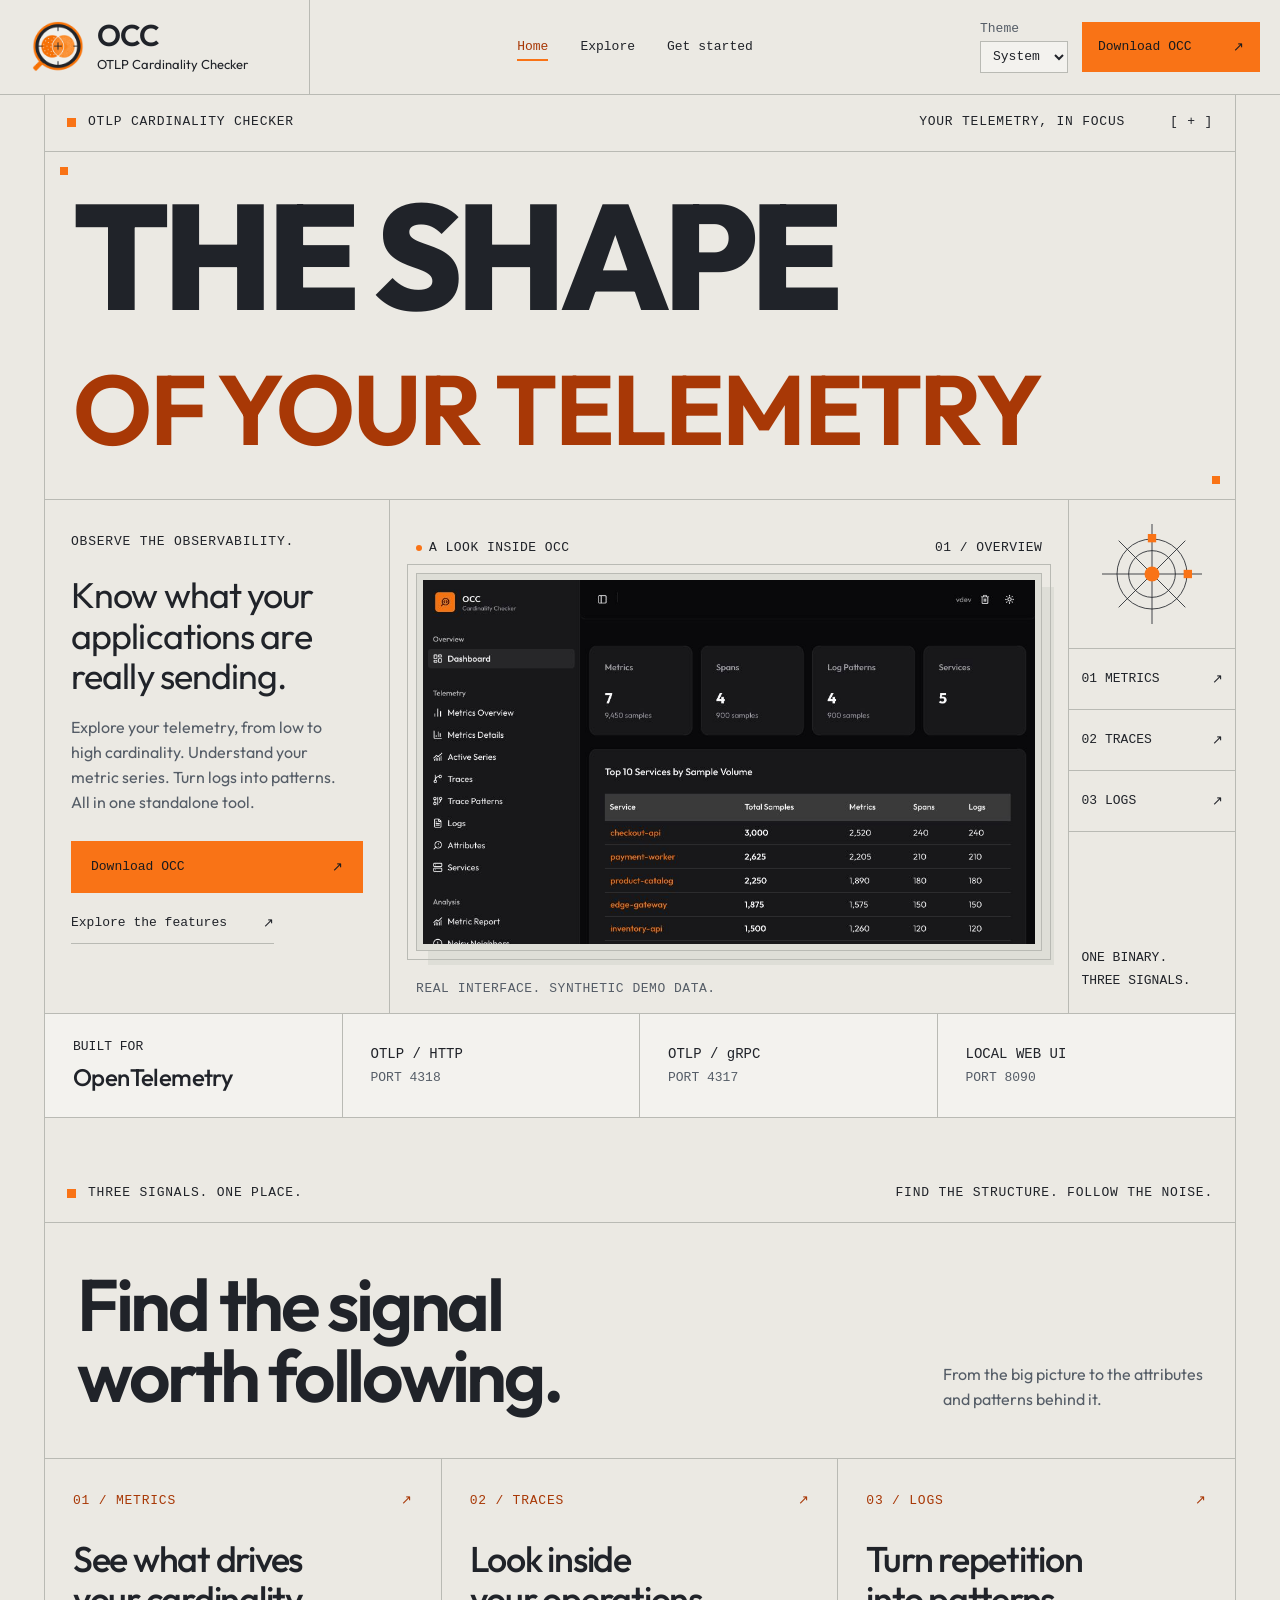
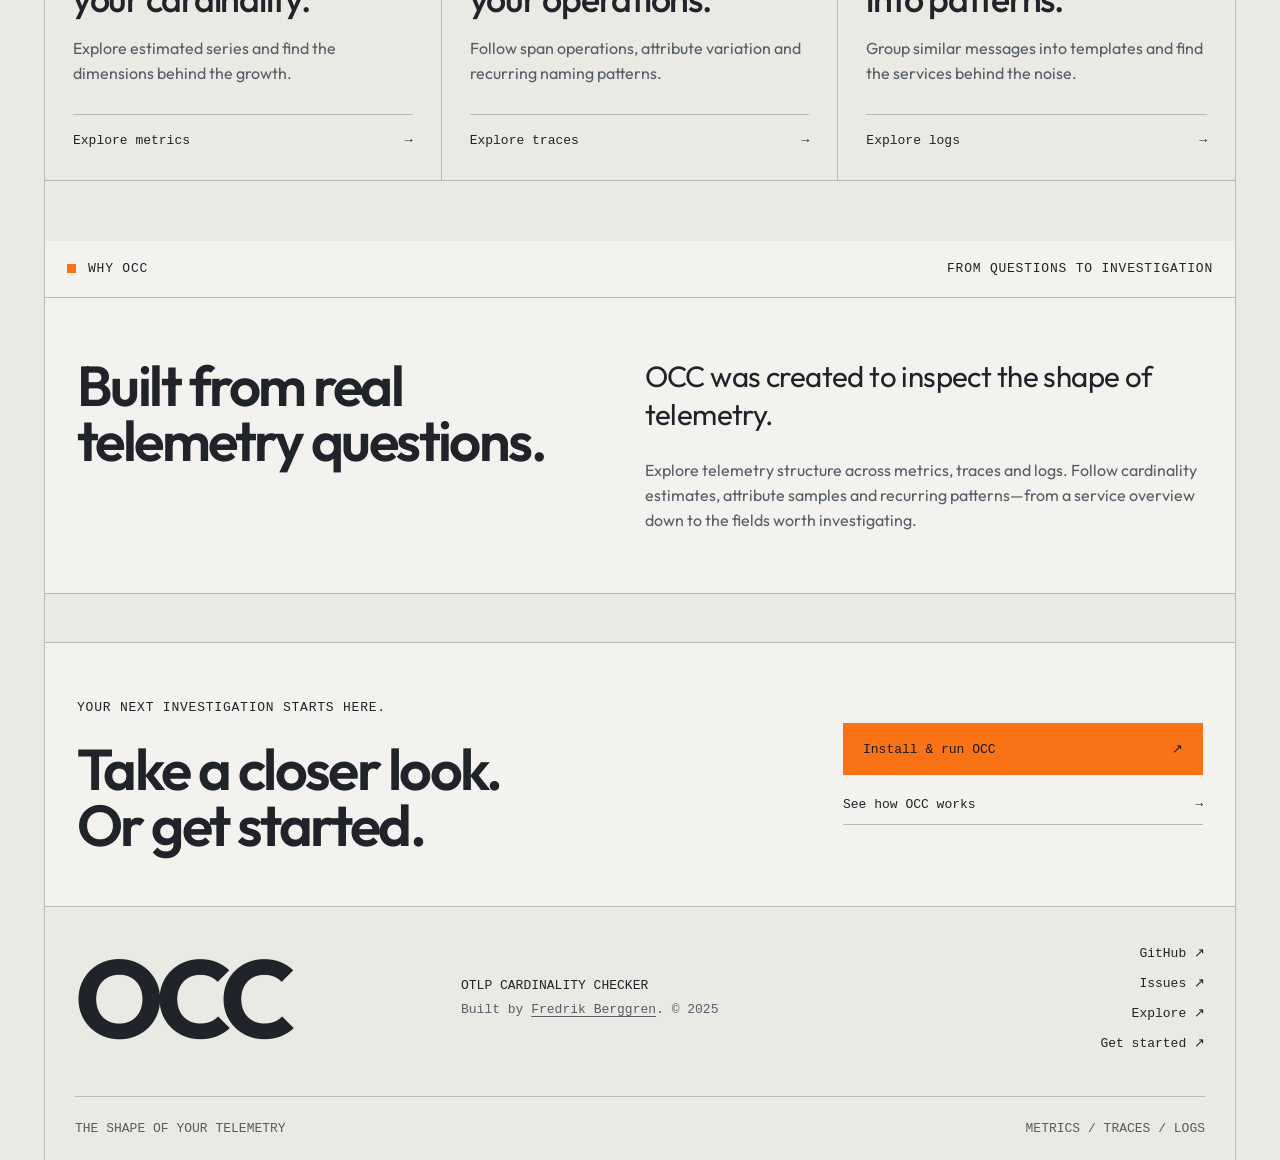
==== commit 6f78fc06: "site: update public OCC website" ====
--- a/index.html
+++ b/index.html
@@ -65,7 +65,7 @@
       <div class="next-step-actions"><a class="button button-orange" href="get-started.html">Install &amp; run OCC <span aria-hidden="true">↗</span></a><a class="text-link" href="explore.html#workflow">See how OCC works <span aria-hidden="true">→</span></a></div>
     </section>
 
-  <footer class="site-footer"><a class="footer-wordmark" href="index.html" aria-label="OCC home">OCC<span aria-hidden="true">+</span></a><div><p>OTLP CARDINALITY CHECKER</p><span>Built by <a href="https://www.linkedin.com/in/fredrik-berggren-a57a8a9a" target="_blank" rel="noopener" class="author-link">Fredrik Berggren</a>. © 2025</span></div><div class="footer-links"><a href="https://github.com/fiddeb/occ" target="_blank" rel="noopener">GitHub ↗</a><a href="https://github.com/fiddeb/occ/issues" target="_blank" rel="noopener">Issues ↗</a><a href="explore.html">Explore ↗</a><a href="get-started.html">Get started ↗</a></div><div class="footer-bottom"><span>THE SHAPE OF YOUR TELEMETRY</span><span>METRICS / TRACES / LOGS</span></div></footer>
+  <footer class="site-footer"><a class="footer-wordmark" href="index.html" aria-label="OCC home">OCC</a><div><p>OTLP CARDINALITY CHECKER</p><span>Built by <a href="https://www.linkedin.com/in/fredrik-berggren-a57a8a9a" target="_blank" rel="noopener" class="author-link">Fredrik Berggren</a>. © 2025</span></div><div class="footer-links"><a href="https://github.com/fiddeb/occ" target="_blank" rel="noopener">GitHub ↗</a><a href="https://github.com/fiddeb/occ/issues" target="_blank" rel="noopener">Issues ↗</a><a href="explore.html">Explore ↗</a><a href="get-started.html">Get started ↗</a></div><div class="footer-bottom"><span>THE SHAPE OF YOUR TELEMETRY</span><span>METRICS / TRACES / LOGS</span></div></footer>
   </main>
   <div id="copy-status" class="copy-status" role="status" aria-live="polite"></div>
 </body>
--- a/styles.css
+++ b/styles.css
@@ -131,7 +131,7 @@
 .faq-list summary{padding:23px 0;font-size:18px;line-height:1.3}.faq-list summary>span{font-size:26px;font-weight:300}
 .faq-list details p{font-size:14px;color:var(--muted);padding:0 20px 24px 0}.faq-list p a{text-decoration:underline;text-underline-offset:3px}
 .site-footer{display:grid;grid-template-columns:1fr 1fr 1fr;gap:28px;padding:36px 30px 0;align-items:center}
-.footer-wordmark{font-size:clamp(64px,9vw,110px);font-weight:700;letter-spacing:-.08em;line-height:1}.footer-wordmark span{font-size:30px;vertical-align:top;letter-spacing:0;color:var(--orange);margin-left:8px}
+.footer-wordmark{font-size:clamp(64px,9vw,110px);font-weight:700;letter-spacing:-.08em;line-height:1}
 .site-footer>div>p,.site-footer>div>span{font-family:var(--mono);font-size:13px;line-height:1.8}.site-footer>div>span{color:var(--muted)}
 .footer-links{display:flex;flex-direction:column;align-items:flex-end;gap:14px;font-family:var(--mono);font-size:13px}.footer-links a:hover{text-decoration:underline}
 .footer-bottom{grid-column:1/-1;display:flex;justify-content:space-between;gap:20px;border-top:1px solid var(--line);padding:20px 0;margin-top:15px}
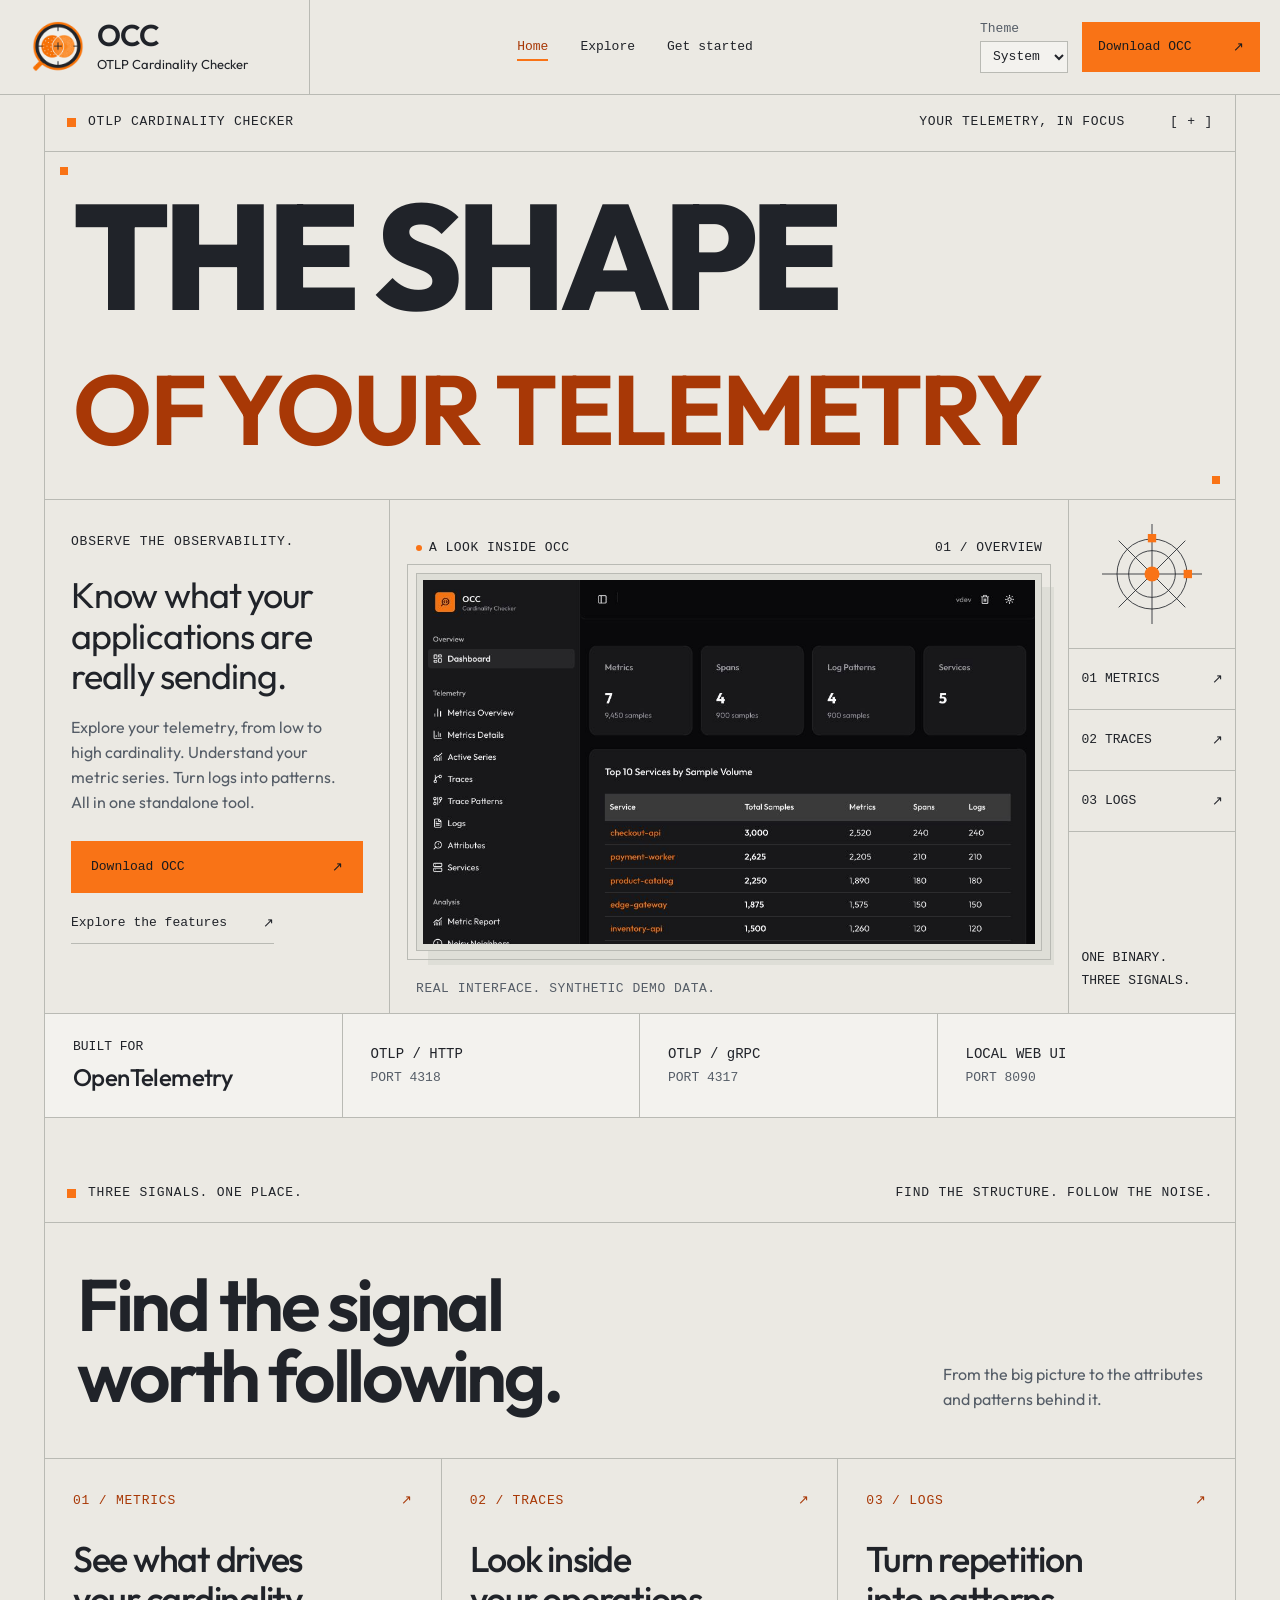
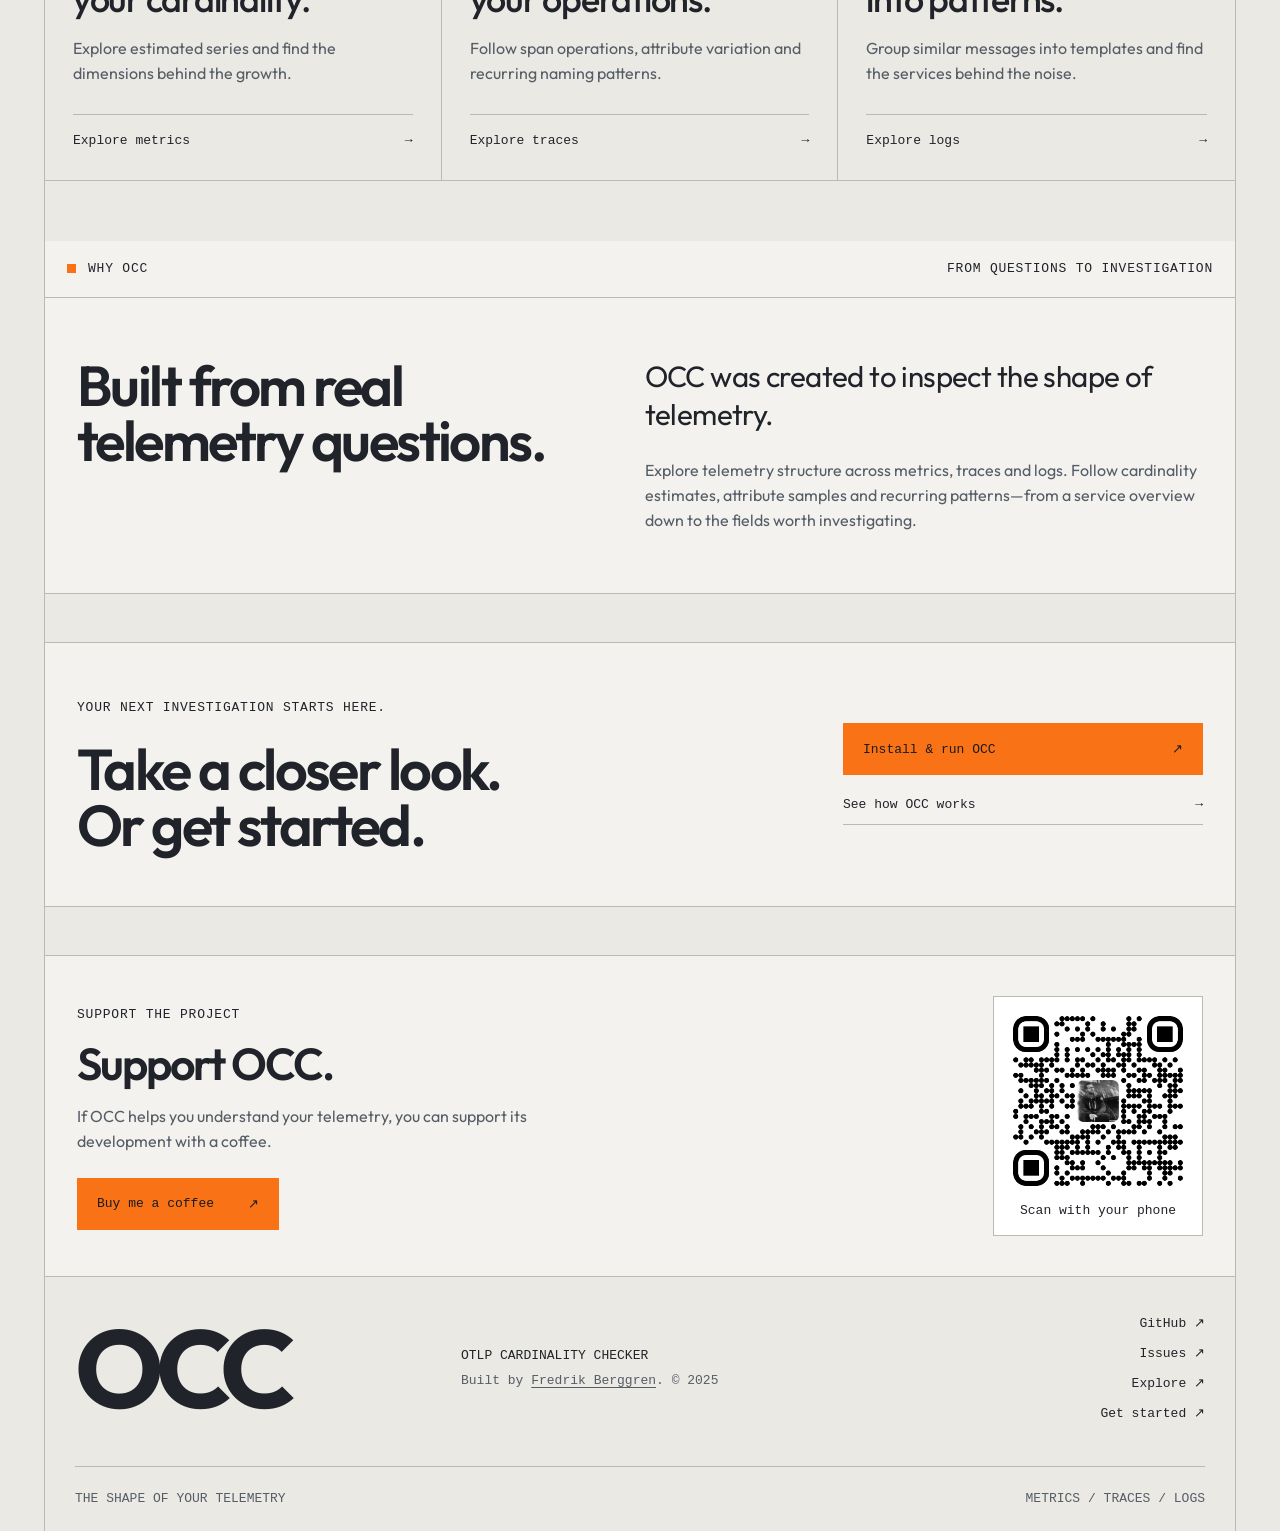
==== commit adc52d27: "site: update public OCC website" ====
--- a/index.html
+++ b/index.html
@@ -14,7 +14,7 @@
   <link rel="icon" type="image/png" sizes="64x64" href="assets/favicon.png?v=20261021-brand">
   <link rel="preload" href="assets/fonts/outfit-latin.woff2" as="font" type="font/woff2" crossorigin>
   <script src="theme.js"></script>
-  <link rel="stylesheet" href="styles.css?v=20261021-brand">
+  <link rel="stylesheet" href="styles.css?v=20261021-support">
   <script src="app.js?v=20261021-pages" defer></script>
 </head>
 <body class="home-page" data-page="home">
@@ -65,6 +65,11 @@
       <div class="next-step-actions"><a class="button button-orange" href="get-started.html">Install &amp; run OCC <span aria-hidden="true">↗</span></a><a class="text-link" href="explore.html#workflow">See how OCC works <span aria-hidden="true">→</span></a></div>
     </section>
 
+    <aside id="support" class="support-section" aria-labelledby="support-title">
+      <div class="support-copy"><span class="eyebrow">SUPPORT THE PROJECT</span><h2 id="support-title">Support OCC.</h2><p>If OCC helps you understand your telemetry, you can support its development with a coffee.</p><a class="button button-orange" href="https://www.buymeacoffee.com/fiddeb" target="_blank" rel="noopener">Buy me a coffee <span aria-hidden="true">↗</span></a></div>
+      <a class="support-qr" href="https://www.buymeacoffee.com/fiddeb" target="_blank" rel="noopener" aria-label="Support Fredrik Berggren on Buy Me a Coffee"><img src="assets/support-qr.png" width="180" height="180" loading="lazy" alt="QR code for Fredrik Berggren's Buy Me a Coffee page"><span>Scan with your phone</span></a>
+    </aside>
+
   <footer class="site-footer"><a class="footer-wordmark" href="index.html" aria-label="OCC home">OCC</a><div><p>OTLP CARDINALITY CHECKER</p><span>Built by <a href="https://www.linkedin.com/in/fredrik-berggren-a57a8a9a" target="_blank" rel="noopener" class="author-link">Fredrik Berggren</a>. © 2025</span></div><div class="footer-links"><a href="https://github.com/fiddeb/occ" target="_blank" rel="noopener">GitHub ↗</a><a href="https://github.com/fiddeb/occ/issues" target="_blank" rel="noopener">Issues ↗</a><a href="explore.html">Explore ↗</a><a href="get-started.html">Get started ↗</a></div><div class="footer-bottom"><span>THE SHAPE OF YOUR TELEMETRY</span><span>METRICS / TRACES / LOGS</span></div></footer>
   </main>
   <div id="copy-status" class="copy-status" role="status" aria-live="polite"></div>
--- a/styles.css
+++ b/styles.css
@@ -299,3 +299,13 @@
 @media(max-width:1100px){.site-header{grid-template-columns:260px minmax(0,1fr) 290px}}
 @media(max-width:800px){.site-header{grid-template-columns:minmax(0,1fr) 290px}}
 @media(max-width:540px){.site-header{grid-template-columns:minmax(0,1fr)}.brand-mark{width:44px;height:44px}}
+
+
+.support-section{display:grid;grid-template-columns:minmax(0,1fr) auto;align-items:center;gap:40px;margin-top:48px;padding:40px 32px;border-top:1px solid var(--line);border-bottom:1px solid var(--line);background:var(--surface)}
+.support-copy{min-width:0}
+.support-copy h2{font-size:clamp(32px,3.5vw,48px);margin-top:16px}
+.support-copy p{font-size:16px;color:var(--muted);max-width:520px;margin:18px 0 24px}
+.support-qr{display:flex;flex-direction:column;align-items:center;gap:10px;justify-self:end;padding:14px;background:#fff;color:#202329;border:1px solid var(--line)}
+.support-qr img{width:180px;height:180px}
+.support-qr span{font-family:var(--mono);font-size:13px;line-height:1.6}
+@media(max-width:540px){.support-section{grid-template-columns:minmax(0,1fr);gap:28px;margin-top:35px;padding:32px 20px}.support-qr{justify-self:start}.support-qr img{width:160px;height:160px}}
